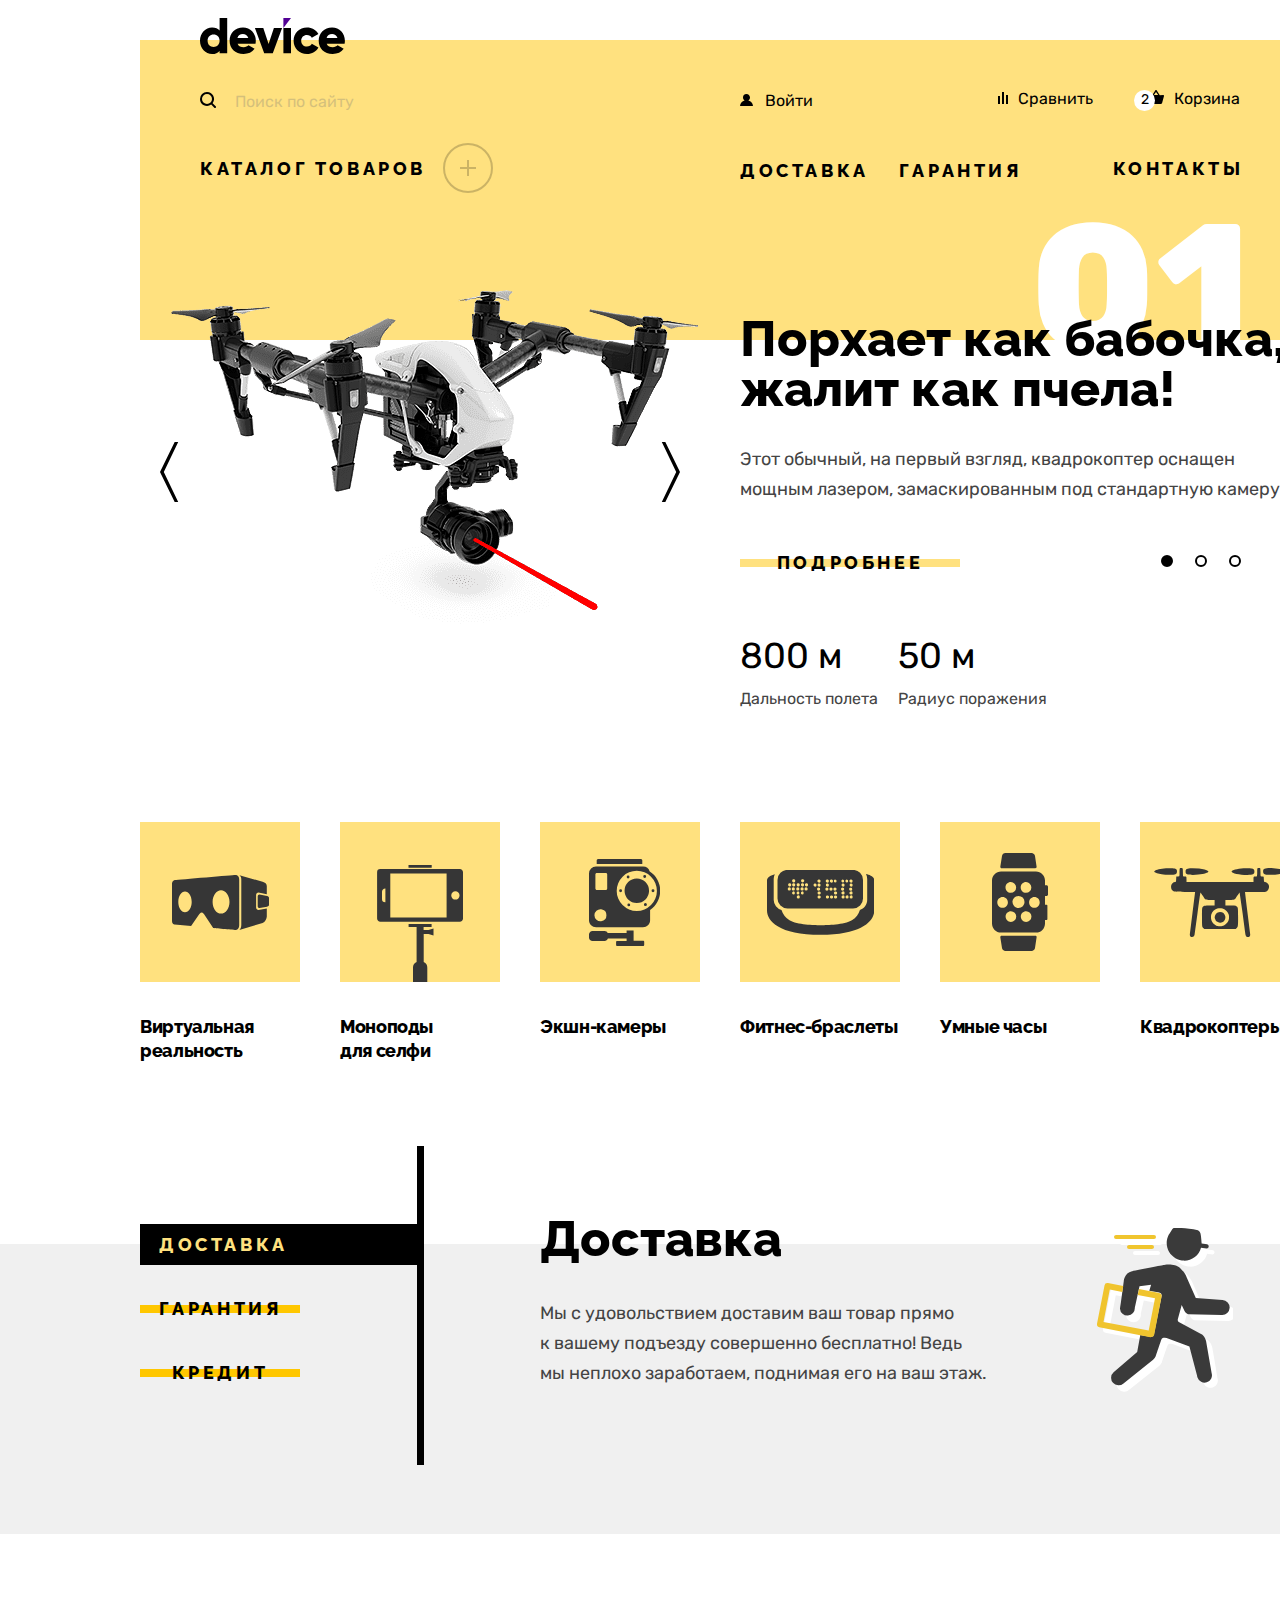
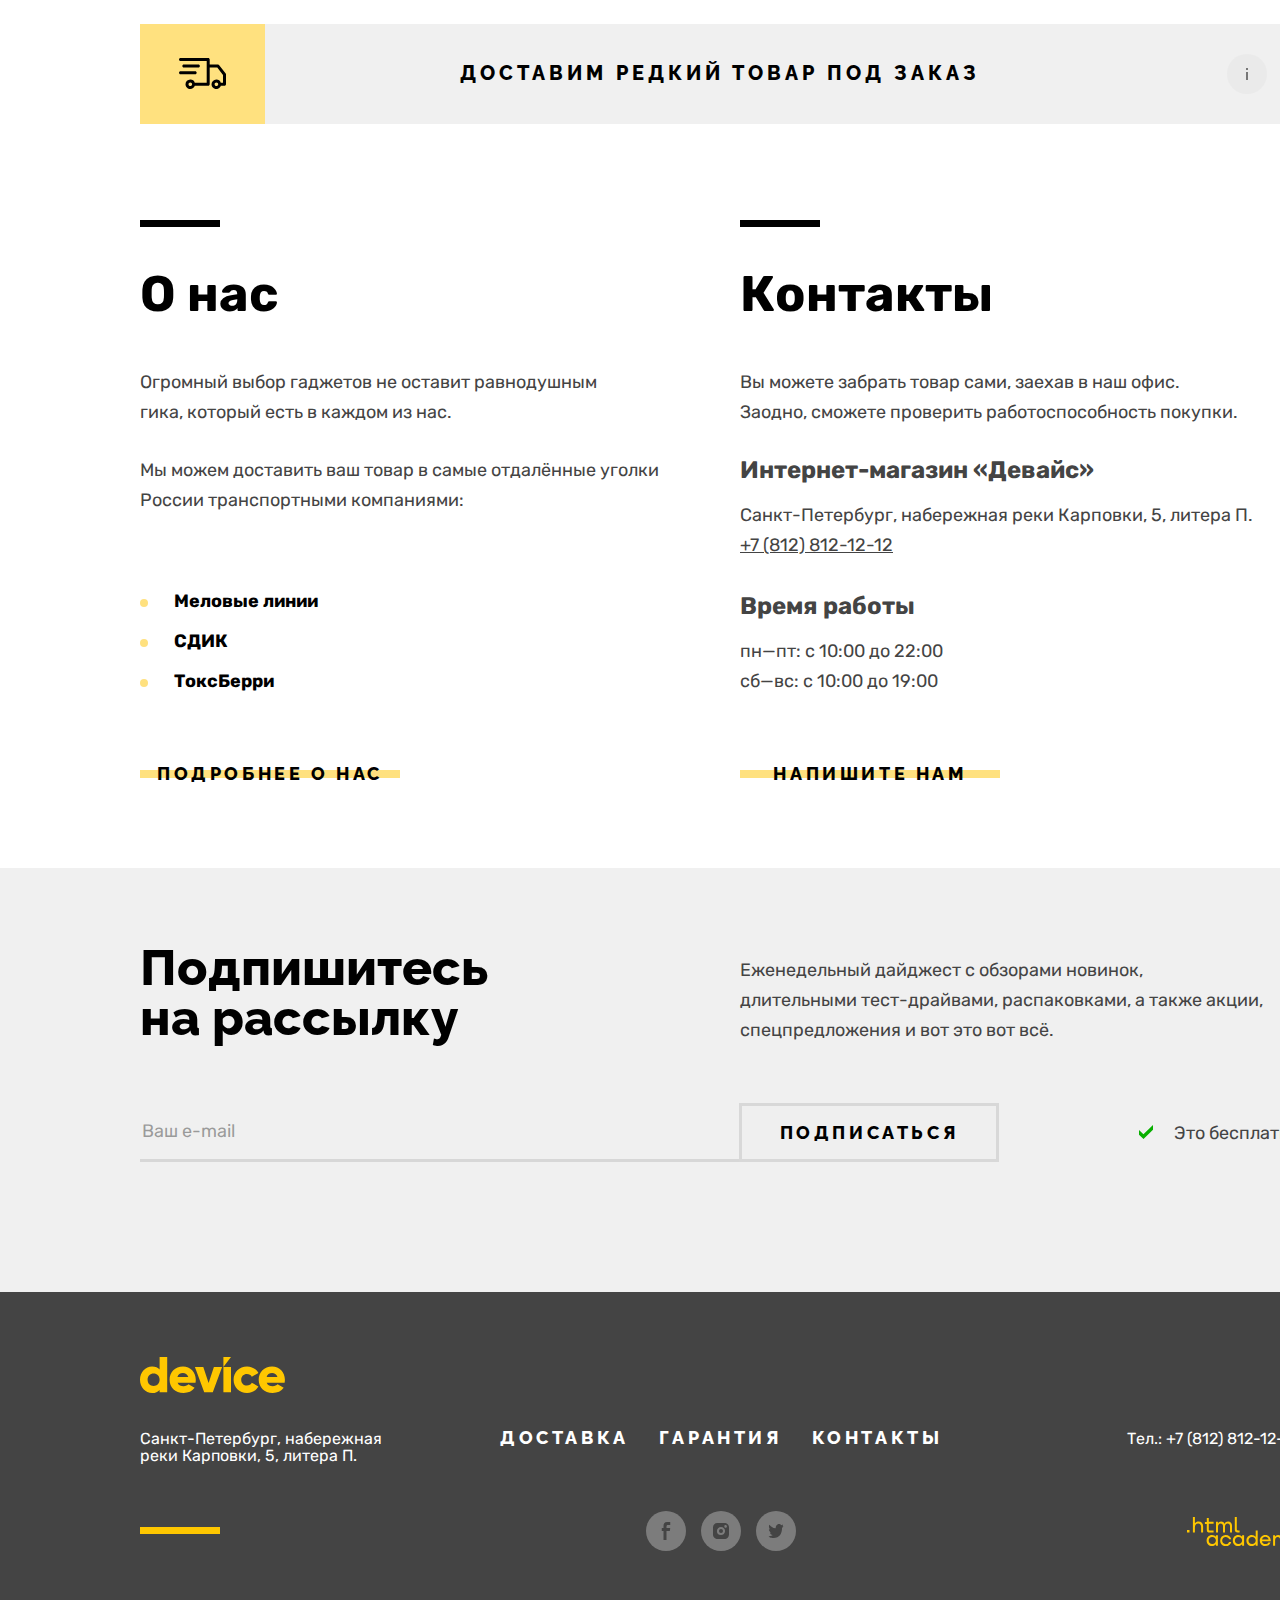
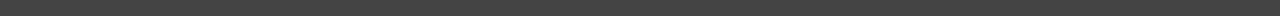
==== index.html @ e1564d2d "Финальные правки" ====
<!DOCTYPE html>
<html lang="ru">
<head>
  <meta charset="UTF-8">
  <meta name="description" content="Сайт, созданный учеником 1 курса HTML Academy. Девайс">
  <meta name="keywords"
        content="интернет-магазин гаджетов, дроны, квадрокоптеры, селфи-палка, фитнес-браслет, умные часы, СПб ,Питер, Санкт-Петербург">
  <link rel="icon" href="favicon.svg">
  <meta name="viewport" content="width=device-width, initial-scale=1.0">
  <title>HTML Academy: Девайс</title>
  <link rel="stylesheet" href="style/style.css">
</head>

<body class="page">

<header class="page-header container">
  <div class="header-logo logo">
    <a class="header-logo__link">
      <img class="logo__img" src="images/svg/header/header_logo.svg" alt="логотип Девайс." width="145" height="36">
    </a>
  </div>
  <div class="header-searcher searcher">
    <form class="searcher__form" action="https://echo.htmlacademy.ru/" method="get">
      <label class="searcher__label" for="searcher__input"></label>
        <input class="searcher__input reset-list" type="text" name="search" id="searcher__input" placeholder="Поиск по сайту" required>
        <button class="searcher__button" type="submit">Найти</button>
    </form>
  </div>

  <div class="header-nav">
    <div class="header-login">
      <ul class="header-login__list reset-list">
        <li class="header-login__item">
          <a class="header-login__link link" href="#">Войти</a>
        </li>
      </ul>
    </div>
    <div class="header-shopping">
      <ul class="header-shopping__list reset-list">
        <li class="header-shopping__item header-shopping__item--compare reset-list">
          <a class="header-shopping__link header-shopping__link--compare link" href="#">Сравнить</a>
        </li>
        <li class="header-shopping__item header-shopping__item--basket reset-list">
          <a class="header-shopping__link header-shopping__link--basket link" href="#">Корзина</a>
          <span class="header-basket__counter">2</span>
          <div class="shopping-basket">
            <ul class="shopping-basket-list reset-list">
              <li class="shopping-basket__item shopping-basket__item--light-selfie">
                <a class="shopping-basket__link link link--white" href="#">Любительская селфи-палка
                  <img class="shopping-basket__img" src="images/basket-light.jpg" alt="" width="41" height="43">
                </a>
                <button class="shopping-basket__button" type="button">
                  <span class="visually-hidden">Удалить из корзины.</span>
                </button>
              </li>
              <li class="shopping-basket__item shopping-basket__item--prof-selfie">
                <a class="shopping-basket__link link link--white" href="#">Профессиональная селфи-палка
                  <img class="shopping-basket__img" src="images/basket-prof.jpg" alt="" width="41" height="43">
                </a>
                <button class="shopping-basket__button" type="button">
                  <span class="visually-hidden">Удалить из корзины.</span>
                </button>
              </li>
            </ul>
            <ul class="basket-prepaid reset-list">
              <li class="basket-prepaid__item">Товаров: 2</li>
              <li class="basket-prepaid__item">Сумма: 2000 ₽</li>
            </ul>
            <ul class="basket-nav reset-list">
              <li class="basket-nav__item">
                <a class="basket-nav__link link link--bold" href="#">Открыть корзину</a>
              </li>
            </ul>
          </div>
        </li>
      </ul>
    </div>
  </div>

  <div class="header-catalog">
    <ul class="catalog-outer reset-list">
      <li class="catalog-outer__item">
        <a class="catalog-outer__link link link--bold" href="#">Каталог товаров</a>
        <!-- чтобы открыть каталог необходимо убрать класс absolutely-hidden-->
        <ul class="header-catalog__list container reset-list absolutely-hidden">
          <li class="header-catalog__item" >
            <a class="header-catalog__link link" href="#">Виртуальная реальность</a>
          </li>
          <li class="header-catalog__item">
            <a class="header-catalog__link link" href="catalog.html">Моноподы для cелфи</a>
          </li>
          <li class="header-catalog__item">
            <a class="header-catalog__link link" href="#">Экшн-камеры</a>
          </li>
          <li class="header-catalog__item">
            <a class="header-catalog__link link" href="#">Фитнес-браслеты</a>
          </li>
          <li class="header-catalog__item">
            <a class="header-catalog__link link" href="#">Умные часы</a>
          </li>
          <li class="header-catalog__item">
            <a class="header-catalog__link link" href="#">Квадрокоптеры</a>
          </li>
        </ul>
      </li>
    </ul>
  </div>
  <div class="header-vendor">
    <ul class="vendor-list reset-list">
      <li class="vendor-list__item">
        <a class="vendor-list__link link link--bold" href="#">Доставка</a>
      </li>
      <li class="vendor-list__item">
        <a class="vendor-list__link link link--bold" href="#">Гарантия</a>
      </li>
      <li class="vendor-list__item">
        <a class="vendor-list__link link link--bold" href="#">Контакты</a>
      </li>
    </ul>
  </div>
</header>

<main class="main-page">
  <h1 class=" visually-hidden">Интернет-магазин техники "Девайс"</h1>
  <section class="slider container">
    <h2 class="visually-hidden">Популярные товары</h2>
    <div class="first-card card">
      <div class="product-view">
        <img class="product-img" src="images/slider-flyer.png" alt="квадрокоптер c лазером." width="560" height="560">
        <button class="slider-button slider-button--prev" type="button">
          <span class="visually-hidden">Предыдущее фото.</span>
        </button>
        <button class="slider-button slider-button--next" type="button">
          <span class="visually-hidden">Следующее фото.</span>
        </button>
      </div>
      <div class="card-content">
        <div class="card-content__header"></div>
        <span class="card-content__id">01</span>
        <h3 class="card-content__title reset-list">Порхает как бабочка, жалит как пчела!</h3>
        <p class="card-content__description reset-list">Этот обычный, на первый взгляд, квадрокоптер оснащен мощным лазером,
          замаскированным под стандартную камеру.</p>
        <div class="paginator">
          <a class="paginator__link link link--bold link--attractive" href="#">Подробнее</a>
          <ol class="slider-pagination reset-list">
            <li class="slider-pagination-item">
              <button class="slider-pagination-button slider-pagination-button--current" type="button">
                <span class="visually-hidden">1 cлайд.</span>
              </button>
            </li>
            <li class="slider-pagination-item">
              <button class="slider-pagination-button" type="button">
                <span class="visually-hidden">2 слайд.</span>
              </button>
            </li>
            <li class="slider-pagination-item">
              <button class="slider-pagination-button" type="button">
                <span class="visually-hidden">3 слайд.</span>
              </button>
            </li>
          </ol>
        </div>
        <div class="features">
          <ul class="features-table reset-list">
            <li class="features__item">
              <p class="features__table__header reset-list">Дальность полета</p>
              <b class="features__table__data">800 м</b>
            </li>
            <li class="features__item">
              <p class="features__table__header reset-list">Радиус поражения</p>
              <b class="features__table__data">50 м</b>
            </li>
          </ul>
        </div>
      </div>
    </div>
    <div class="second-card card absolutely-hidden">
      <div class="card-content">
        <span class="card-content__id">02</span>
        <h3 class="card-content__title">Худеем правильно!</h3>
        <p class="card-content__description">Мотивирующие фитнес-браслеты помогут найти в себе силы не пропускать
          занятия и соблюдать диету.</p>
      </div>
      <div class="product-view">
        <img class="product-img" src="images/slider-watch.png" alt="мотивирующий фитнес-браслет." width="560" height="560">
      </div>
      <div class="features">
        <ul class="features__table reset-list">
          <li class="features__item">
            <p class="features__table__header reset-list">Без подзарядки</p>
            <b class="features__table__data">48 часов</b>
          </li>
        </ul>
      </div>
    </div>
    <div class="third-card card absolutely-hidden">
      <div class="card-content">
        <span class="card-content__id">03</span>
        <h3 class="card-content__title">Делай селфи, как Бен Стиллер!</h3>
        <p class="card-content__description">Самая длинная палка для селфи доступна в нашем магазине. Восемь (Восемь,
          Карл!) метров длиной и весом всего 5 кг.</p>
      </div>
      <div class="product-view">
        <img class="product-img" src="images/slider-selfie.png" alt="3 огромные селфи-палки." width="560" height="560">
      </div>
      <div class="features">
        <ul class="features__table reset-list">
          <li class="features__item">
            <p class="features__table--header reset-list">Длина палки</p>
            <b class="features__table--data">8,5 м</b>
          </li>
          <li class="features__item">
            <p class="features__table--header reset-list">Вес палки</p>
            <b class="features__table--data">5 кг</b>
          </li>
          <li class="features__item">
            <p class="features__table--header reset-list">Материал</p>
            <b class="features__table--data">Карбон</b>
          </li>
        </ul>
      </div>
    </div>
  </section>

  <section class="catalog-nav container">
    <h2 class="visually-hidden">Каталог товаров</h2>
    <ul class="catalog-tiles reset-list">
      <li class="catalog-tiles__item">
        <a class="catalog-tiles__link catalog-tiles__link--virtual link" href="#">Виртуальная реальность</a>
      </li>
      <li class="catalog-tiles__item">
        <a class="catalog-tiles__link catalog-tiles__link--monopod link" href="#">Моноподы <br> для селфи</a>
      </li>
      <li class="catalog-tiles__item">
        <a class="catalog-tiles__link catalog-tiles__link--camera link" href="#">Экшн-камеры</a>
      </li>
      <li class="catalog-tiles__item">
        <a class="catalog-tiles__link catalog-tiles__link--fitbraslet link" href="#">Фитнес-браслеты</a>
      </li>
      <li class="catalog-tiles__item">
        <a class="catalog-tiles__link catalog-tiles__link--smartwatch link" href="#">Умные часы </a>
      </li>
      <li class="catalog-tiles__item">
        <a class="catalog-tiles__link catalog-tiles__link--copter link" href="#">Квадрокоптеры</a>
      </li>

    </ul>
  </section>

  <section class="benefits">
    <h2 class="visually-hidden">Наши приемущества</h2>
    <div class="benefits-inner container">
      <ul class="benefits-titles reset-list">
        <li class="benefits-titles__item">
          <a class="benefits-titles__link--active link link--bold" href="#">Доставка</a>
        </li>
        <li class="benefits-titles__item">
          <a class="benefits-titles__link link link--bold link--motley" href="#">Гарантия</a>
        </li>
        <li class="benefits-titles__item">
          <a class="benefits-titles__link link link--bold link--motley" href="#">Кредит</a>
        </li>
      </ul>
      <div class="benefits-content">
        <div class="benefit-card benefit-card--delivery">
          <h3 class="benefits-content__title reset-list">Доставка</h3>
          <p class="benefits-content__description reset-list">Мы с удовольствием доставим ваш товар прямо <br> к вашему подъезду
            совершенно бесплатно! Ведь <br> мы неплохо заработаем, поднимая его на ваш этаж.</p>
        </div>
        <div class="benefit-card benefit-card--warranty visually-hidden">
          <h3 class="benefits-content__title reset-list">Гарантия</h3>
          <p class="benefits-content__description reset-list">Если из-за возгорания купленного у нас товара у вас сгорит дом — не
            переживайте, мы выдадим вам новый. Товар, не дом, конечно же.</p>
        </div>
        <div class="benefit-card benefit-card--credit visually-hidden">
          <h3 class="benefits-content__title reset-list">Кредит</h3>
          <p class="benefits-content__description re">Залезть в долговую яму стало проще! Кредитные консультанты подберут
            для вас наиболее выгодные условия кредита. Выгодные для банка, разумеется.</p>
        </div>
      </div>
    </div>
  </section>

  <section class="rare-item container">
    <h2 class="visually-hidden">Доставка товара под заказ</h2>
    <a class="rare-item__link link" href="#">Доставим редкий товар под заказ</a>
  </section>

  <section class="vendor-about container">
    <h2 class="visually-hidden">Информация о продавце</h2>
    <div class="about">
      <h3 class="about__title reset-list">О нас</h3>
      <p class="about__description reset-list">Огромный выбор гаджетов не оставит равнодушным <br>
        гика, который есть в каждом из нас.</p>
      <p class="about__description reset-list">Мы можем доставить ваш товар в самые отдалённые уголки России транспортными
        компаниями:</p>
      <ul class="delivery-firm reset-list">
        <li class="delivery-firm__item">Меловые линии</li>
        <li class="delivery-firm__item">СДИК</li>
        <li class="delivery-firm__item">ТоксБерри</li>
      </ul>
      <a class="about-vendor__link link link--bold link--attractive" href="#">Подробнее о нас</a>
    </div>
    <div class="contacts">
      <h3 class="contacts__title reset-list">Контакты</h3>
      <p class="contacts__description reset-list">Вы можете забрать товар сами, заехав в наш офис.<br>
        Заодно, сможете проверить работоспособность покупки. </p>
      <div class="contact_inner contact-inner">
        <h4 class="contacts-inner--title reset-list">Интернет-магазин «Девайс»</h4>
        <p class="contacts-inner__address reset-list">Санкт-Петербург, набережная реки Карповки, 5, литера П.</p>
        <a class="contacts-inner__phone link" href="tel:+78128121212">+7 (812) 812-12-12</a>
      </div>
      <div class="schedule">
        <h4 class="schedule__title reset-list">Время работы</h4>
        <ul class="schedule-time reset-list">
          <li class="schedule-time__item">пн—пт: с 10:00 до 22:00</li>
          <li class="schedule-time__item">сб—вс: с 10:00 до 19:00</li>
        </ul>
      </div>
      <a class="contacts-connect__link link link--bold link--attractive" href="#">Напишите нам</a>
    </div>
  </section>

  <section class="subscribe">
    <h2 class="visually-hidden">Подпишитесь на новости от Девайса</h2>
    <div class="subscribe-inner container">
      <div class="subscribe-content">
        <h3 class="subscribe-form__title reset-list">Подпишитесь на рассылку</h3>
        <p class="subscribe-content__description reset-list">Еженедельный дайджест с обзорами новинок,<br> длительными
          тест-драйвами,
          распаковками, а также акции, спецпредложения и вот это вот всё.</p>
      </div>
      <div class="subscribe-form">
        <form class="subscribe-form__form" action="https://echo.htmlacademy.ru/" method="post">
          <label class="subscribe-form__label" for="subscribe-form__input"></label>
          <input class="subscribe-form__input subscribe-form__input--unactive" type="email" name="visitor-email" id="subscribe-form__input" placeholder="Ваш e-mail" required>
          <button class="subscribe-form__button link--bold" type="submit">Подписаться</button>
        </form>
        <p class="subscribe-form__description reset-list">Это бесплатно</p>
      </div>
    </div>
  </section>

  <!-- Чтобы отобразить модальное окно необходимо убрать класс main-popup--closed -->
  <section class="main-popup main-popup--closed">
    <div class="main-popup-inner">
      <div class="main-popup__header">
        <h2 class="main-popup__title reset-list">Доставка под заказ</h2>
        <button class="main-popup__button" type="button">
          <span class="visually-hidden">Закрыть окно.</span>
        </button>
      </div>
      <form class="main-popup__form popup-form" action="https://echo.htmlacademy.ru/" method="post">
        <ul class="popup-form__list reset-list">
          <li class="popup-form_item popup-form_item--name">
            <label class="popup-form__label popup-form__label--name" for="person-form__name">Ваше имя:</label>
            <input class="popup-form__input popup-form__input--name" type="text" name="person-name" id="person-form__name"
                   placeholder="Имя Фамилия">
            <span class="popup-form__span popup-form__span--name">Пожалуйста, представьтесь</span>
          </li>
          <li class="popup-form_item popup-form_item--email">
            <label class="popup-form__label popup-form__label--email" for="person-form__email">Ваш e-mail:</label>
            <input class="popup-form__input popup-form__input--email popup-form__input--active" type="email" name="person-email"
                   id="person-form__email"
                   value="krasotka92@mail.ru" required>
            <span class="popup-form__span popup-form__span--email">Забавный у вас адрес</span>
          </li>
          <li class="popup-form_item popup-form_item--product">
            <label class="popup-form__label popup-form__label--product" for="person-form__product">Что нужно привезти:</label>
            <input class="popup-form__input popup-form__input--product" type="tel" name="person-email" id="person-form__product"
                   placeholder="В свободной форме" required>
          </li>
          <li class="popup-form_item popup-form_item--product-count">

            <label class="popup-form__label popup-form__label--product-count" for="person-form__product-count">Количество:</label>
            <input class="popup-form__input popup-form__input--product-count popup-form__input--active" type="number" min="1"
                   step="1" name="person-email" id="person-form__product-count"
                   value="1" required>
            <button class="input-control__button input-control__button--minus" type="button"></button>
            <button class="input-control__button input-control__button--plus" type="button"></button>
            <button class="popup-form_button--product-count" type="button"></button>
            <span class="popup-form__tooltip ">Постараемся найти, сколько нужно. Привезём сколько получится по требованиям к провозу багажа.</span>
          </li>
          <li class="popup-form_item popup-form_item--button">
            <button class="popup-form__button link--motley link--bold" type="submit">Отправить</button>
          </li>
        </ul>
      </form>
    </div>
  </section>
</main>

<footer class="page-footer">
  <div class="footer container">
    <div class="footer-logo logo">
      <a class="footer-logo__link">
        <img class="logo__img" src="images/svg/footer/footer_logo.svg" alt="логотип Девайс." width="145" height="36">
      </a>
    </div>
    <div class="footer-address">
      <p class="footer-address__description link--white reset-list">Санкт-Петербург, набережная реки Карповки, 5, литера П.</p>
    </div>
    <ul class="footer-vendor-list reset-list">
      <li class="footer-vendor-list__item">
        <a class="footer-vendor-list__link link link--bold link--white" href="#">Доставка</a>
      </li>
      <li class="footer-vendor-list__item">
        <a class="footer-vendor-list__link link link--bold link--white" href="#">Гарантия</a>
      </li>
      <li class="footer-vendor-list__item">
        <a class="footer-vendor-list__link link link--bold link--white" href="#">Контакты</a>
      </li>
    </ul>
    <a class="phone__link link link--white" href="tel:+78128121212">Тел.: +7 (812) 812-12-12</a>

    <ul class="vendor-social-list reset-list">
      <li class="vendor-social-list__item">
        <a class="vendor-social-list__link vendor-social-list__link--fb" href="https://www.facebook.com/htmlacademy/">
          <svg class="vendor-social-list__svg" width="9" height="18" fill="none" xmlns="http://www.w3.org/2000/svg">
            <path d="M6.5 3H9V0H5.6C2.8 0 2 1.7 2 4.2V6H0v3h2v9h3V9h3.3l.6-3H5V4.5C5 3.7 5.3 3 6.5 3Z" fill="#444"/>
          </svg>
          <span class="visually-hidden">Facebook.</span>
        </a>
      </li>
      <li class="vendor-social-list__item">
        <a class="vendor-social-list__link vendor-social-list__link--ig" href="https://www.instagram.com/htmlacademy/">
          <svg class="vendor-social-list__svg" width="16" height="16" fill="none" xmlns="http://www.w3.org/2000/svg">
            <path d="M8 10a2 2 0 1 0 0-4 2 2 0 0 0 0 4Z" fill="#444"/>
            <path
              d="M14.7 1.3c-.9-.9-2-1.3-3.4-1.3H4.7A4.5 4.5 0 0 0 0 4.7v6.6c0 1.4.4 2.6 1.4 3.4.9.9 2 1.3 3.3 1.3h6.6c1.4 0 2.6-.4 3.4-1.3a5 5 0 0 0 1.3-3.4V4.7c0-1.4-.4-2.6-1.3-3.4ZM8 12.1A4.1 4.1 0 0 1 3.9 8c0-2.3 1.9-4.1 4.1-4.1 2.2 0 4.1 1.8 4.1 4.1s-1.9 4.1-4.1 4.1Zm4.6-7.4c-.7 0-1.3-.5-1.3-1.3s.5-1.3 1.3-1.3c.7 0 1.3.6 1.3 1.3 0 .7-.6 1.3-1.3 1.3Z"
              fill="#444"/>
          </svg>
          <span class="visually-hidden">Instagram.</span>
        </a>
      </li>
      <li class="vendor-social-list__item">
        <a class="vendor-social-list__link vendor-social-list__link--tw" href="https://twitter.com/htmlacademy_ru">
          <svg class="vendor-social-list__svg" width="15" height="14" fill="none" xmlns="http://www.w3.org/2000/svg">
            <path
              d="M9.7.1c1.5-.5 2.6.3 3.2 1.1l1.7-.6a2 2 0 0 1-.8 1.6c.7.2 1.2-.4 1.2-.4-.1.9-.9 1.7-1.4 1.9-.2 6.3-2.8 10.4-8.9 10.3h-.4C4 14 .6 13.6 0 12.2c2 .2 3.4-.4 4.1-1.1-.8-.3-2.4-.4-2.6-2.8.3.2.5.3 1.1.2C1.5 7.7.3 7 .4 5c.3.3.9.5 1.2.4C1 5.2-.2 2.3.8.8c1.6 1.7 3.3 3.4 6.3 3.5.2-2.1 1-3.5 2.6-4.2Z"
              fill="#444"/>
          </svg>
          <span class="visually-hidden">Twitter.</span>
        </a>
      </li>
    </ul>
    <a class="academy_logo__link" href="https://htmlacademy.ru/" target="_blank">
      <svg class="academy_logo__svg" width="115" height="34" fill="none" xmlns="http://www.w3.org/2000/svg">
        <path
          d="M0 12.9v2.6h2.5v-2.6H0ZM11.6 4.5c-1.6 0-2.8.7-3.6 1.7h-.1V0h-2v15.5h2v-5.3c0-2.1 1.3-3.6 3.3-3.6 1.8 0 2.9 1.4 2.9 3.2v5.7h2V9.4c.1-3-1.8-4.9-4.5-4.9ZM26.6 4.8h-4.8V1.1h-2v3.8h-1.9v2h1.9v6c0 1.7 1 2.7 2.7 2.7h4.1v-2h-3.7c-.7 0-1.1-.4-1.1-1.1V6.8h4.8v-2ZM41.1 4.6c-1.6 0-2.9.8-3.5 2.1h-.1c-.6-1.2-1.8-2.1-3.4-2.1-1.4 0-2.5.8-3.1 1.8h-.1V4.8H29v10.6h2V10c0-2 1-3.5 2.6-3.5 1.5 0 2.4 1 2.4 2.6v6.3h2V9.8c0-2.4 1.4-3.3 2.6-3.3 1.5 0 2.4 1 2.4 2.6v6.3h2V8.9c.1-2.5-1.4-4.3-3.9-4.3ZM47.8 12.7c0 1.7 1 2.7 2.8 2.7h2v-2h-1.7c-.7 0-1.1-.4-1.1-1.1V0h-2v12.7ZM28.9 19.7c-.9-1.1-2.2-1.8-3.9-1.8-3.1 0-5.4 2.3-5.4 5.6s2.3 5.6 5.4 5.6c1.8 0 3-.8 3.8-1.9h.1v1.6h2V18.2h-2v1.5Zm-3.6 7.4c-2.2 0-3.6-1.6-3.6-3.6s1.4-3.6 3.6-3.6 3.6 1.6 3.6 3.6c0 1.9-1.4 3.6-3.6 3.6ZM44.2 22c-.5-2.4-2.6-4.1-5.4-4.1a5.4 5.4 0 0 0-5.6 5.6c0 3.1 2.2 5.6 5.6 5.6 2.8 0 4.9-1.8 5.4-4.2h-2.1a3.4 3.4 0 0 1-3.3 2.3c-2.2 0-3.6-1.6-3.6-3.6s1.4-3.6 3.6-3.6c1.6 0 2.8 1 3.3 2.2h2.1V22ZM55.1 19.7c-.9-1.1-2.2-1.8-3.9-1.8-3.1 0-5.4 2.3-5.4 5.6s2.3 5.6 5.4 5.6c1.8 0 3-.8 3.8-1.9h.1v1.6h2V18.2h-2v1.5Zm-3.6 7.4c-2.2 0-3.6-1.6-3.6-3.6s1.4-3.6 3.6-3.6 3.6 1.6 3.6 3.6c0 1.9-1.5 3.6-3.6 3.6ZM68.7 19.8c-.9-1.1-2.2-1.9-3.9-1.9-3.1 0-5.4 2.3-5.4 5.6s2.2 5.6 5.4 5.6c1.7 0 3-.8 3.8-1.8h.1v1.5h2V13.4h-2v6.4Zm-3.6 7.3c-2.2 0-3.6-1.6-3.6-3.6s1.4-3.6 3.6-3.6 3.6 1.6 3.6 3.6c-.1 2-1.5 3.6-3.6 3.6ZM78.3 17.9c-3.3 0-5.5 2.5-5.5 5.6 0 3 2.1 5.6 5.5 5.6 2.5 0 4.5-1.3 5.2-3.6h-2.1c-.5 1-1.6 1.6-3 1.6-1.9 0-3.3-1.3-3.4-2.9h8.8c.2-3.6-2-6.3-5.5-6.3Zm0 1.9c1.7 0 3 1 3.3 2.6h-6.5c.3-1.5 1.5-2.6 3.2-2.6ZM98.2 17.9c-1.6 0-2.9.8-3.6 2h-.1c-.6-1.2-1.8-2-3.4-2-1.4 0-2.5.7-3.1 1.8v-1.5h-1.9v10.6h2v-5.4c0-2 1-3.4 2.6-3.5 1.5 0 2.4 1 2.4 2.6v6.3h2v-5.6c0-2.4 1.4-3.3 2.6-3.3 1.5 0 2.4 1 2.4 2.6v6.3h2v-6.5c.1-2.6-1.4-4.4-3.9-4.4ZM109.4 27l-3.6-8.9h-2.2l4.8 11.6c-.3.9-.7 1.2-1.7 1.2h-2.5v2h2.5c1.8 0 2.8-.8 3.5-2.6l4.7-12.2h-2.1l-3.4 8.9Z"
          fill="#FFC700"/>
      </svg>
    </a>
  </div>
</footer>
</body>
</html>
---- style/style.css ----
@font-face {
  font-family: "Raleway";
  src: local("Raleway"),
  url("../fonts/raleway/raleway-800.woff2") format("woff2");
  font-style: normal;
  font-weight: 800;
  font-display: swap;
}

@font-face {
  font-family: "Rubik";
  src: local("Rubik"),
  url("../fonts/rubik/rubik-400.woff2") format("woff2");
  font-style: normal;
  font-weight: 400;
  font-display: swap;
}

@font-face {
  font-family: "Rubik";
  src: local("Rubik"),
  url("../fonts/rubik/rubik-700.woff2") format("woff2");
  font-style: normal;
  font-weight: 700;
  font-display: swap;
}

@font-face {
  font-family: "Rubik";
  src: local("Rubik"),
  url("../fonts/rubik/rubik-800.woff2") format("woff2");
  font-style: normal;
  font-weight: 800;
  font-display: swap;
}

/*---global-styles---*/
.visually-hidden {
  position: absolute;
  width: 1px;
  height: 1px;
  margin: -1px;
  border: 0;
  padding: 0;
  white-space: nowrap;
  clip-path: inset(100%);
  clip: rect(0 0 0 0);
  overflow: hidden;
}

.absolutely-hidden {
  display: none;
}

.reset-list {
  margin: 0;
  padding: 0;
  list-style-type: none;
}

.container {
  width: 1160px;
  margin: 0 auto;
}

.link {
  text-decoration: none;
  color: #000000;
}

.link--bold {
  font-family: "Raleway", "Arial", sans-serif;
  font-style: normal;
  font-weight: 800;
  font-size: 18px;
  line-height: 21px;
  letter-spacing: 0.2em;
  text-transform: uppercase;
}

.link--attractive {
  box-sizing: border-box;
  display: block;
  padding: 15px 5px;
  outline: none;
  text-align: center;
  background-image: linear-gradient(rgba(255, 255, 255, 0) 22px, #FFE17F 7px, #FFE17F 30px, rgba(255, 255, 255, 0) 30px);
  background-color: inherit;
  transition: 0.5s;
}

.link--attractive:focus {
  background-image: linear-gradient(rgba(255, 255, 255, 0) 22px, #AF4FFF 7px, #AF4FFF 30px, rgba(255, 255, 255, 0) 30px);
}

.link--attractive:hover {
  background: #FFE17F;
  cursor: pointer;
}

.link--attractive:active {
  opacity: 0.3;
}

.link--white {
  color: #ffffff;
}

.link--motley {
  box-sizing: border-box;
  display: block;
  padding: 10px 5px;
  outline: none;
  background-image: linear-gradient(rgba(255, 255, 255, 0) 17px, #FFC700 17px, #FFC700 25px, rgba(255, 255, 255, 0) 25px);
  background-color: inherit;
  transition: 0.5s;
}

.link--motley:focus {
  background-image: linear-gradient(rgba(255, 255, 255, 0) 17px, #AF4FFF 17px, #AF4FFF 25px, rgba(255, 255, 255, 0) 25px);
}

.link--motley:hover {
  background: #FFC700;
  cursor: pointer;
}

.link--motley:active {
  color: #FFE17F;
}

.page input[type="number"]::-webkit-outer-spin-button,
.page input[type="number"]::-webkit-inner-spin-button,
.page-catalog input[type="number"]::-webkit-outer-spin-button,
.page-catalog input[type="number"]::-webkit-inner-spin-button {
  -webkit-appearance: none;
  margin: 0;
}

.page input[type="number"],
.page-catalog input[type="number"] {
  -moz-appearance: textfield;
}

.page,
.page-catalog {
  min-width: 1440px;
  margin: 0;
  padding: 40px 0 0 0;
  font-family: Raleway, "Verdana", sans-serif;;
  font-style: normal;
  font-weight: 800;
  font-size: 18px;
  color: #000000;
}

/*---header----*/
.page-header {
  position: relative;
  min-height: 300px;
  display: grid;
  grid-template-columns: 540px auto;
  grid-template-rows: repeat(2, min-content);
  row-gap: 24px;
  padding: 30px 60px;
  box-sizing: border-box;
  align-items: center;
  background-color: #ffe17f;
}

.page-header--catalog {
  min-height: 186px;
}

.header-logo {
  position: absolute;
  top: -22px;
  left: 60px;
}

.header-logo__link {
  border-radius: 20px;
}

.header-logo__link:focus-visible {
  outline: 2px solid #AF4FFF;
  outline-offset: 5px;
}

.header-searcher {
  position: relative;
  padding: 10px 0;
  font-family: "Rubik", "Verdana", sans-serif;
  font-size: 16px;
  font-weight: 400;
  line-height: 19px;
  color: #000000;
}

.searcher__label::before {
  position: absolute;
  top: 20px;
  left: 0;
  display: block;
  width: 16px;
  height: 16px;
  margin: 0 16px 0 0;
  transform: translateY(2px);
  content: "";
  background-image: url("../images/svg/header/header-searcher.svg");
}

.searcher__input {
  position: relative;
  width: 516px;
  box-sizing: border-box;
  padding: 12px 150px 10px 50px;
  border: none;
  border-radius: 20px;
  font-family: "Rubik", "Verdana", sans-serif;
  font-style: normal;
  font-weight: 400;
  font-size: 16px;
  line-height: 105%;
  background-color: inherit;
  transform: translateX(-15px);
  opacity: 0.3;
  transition: 0.3s;
}

.searcher__input:hover {
  opacity: 0.6;
}

.searcher__input:focus-visible {
  outline: 2px solid #AF4FFF;
  opacity: 1;
}

.searcher__form--active .searcher__input {
  opacity: 1;
}

.searcher__form--active .searcher__input:focus {
  outline: 2px solid black;
}

.searcher__button {
  position: absolute;
  top: 10px;
  left: 361px;
  display: none;
  min-width: 140px;
  box-sizing: border-box;
  padding: 10px 5px;
  outline: 2px solid black;
  border: none;
  border-radius: 0 20px 20px 0;
  font-family: inherit;
  font-style: normal;
  font-size: 16px;
  line-height: 19px;
  text-align: center;
  background-color: inherit;
  transition: 0.3s;
}

.searcher__button:hover {
  background-color: #000000;
  color: #ffffff;
}

.searcher__button:focus {
  border-color: #af4fff;
  outline: none;
}

.searcher__button:active {
  color: rgba(255, 255, 255, 0.3);
}

.searcher__form--active + .searcher__button {
  display: block;
}

.searcher__input:not(:placeholder-shown) {
  outline: 2px solid black;
  opacity: 1;
}

.searcher__input:not(:placeholder-shown) .searcher__button {
  display: block;
}

.searcher__input:not(:placeholder-shown) ~ .searcher__button {
  display: block;
}

.header-nav {
  display: flex;
  align-items: center;
  justify-content: space-between;
  font-family: "Rubik", "Verdana", sans-serif;
  font-size: 16px;
  font-weight: 400;
  line-height: 19px;
  color: #000000;
}

.header-login {
  width: 245px;
  padding: 10px 0;
}

.header-login__item {
  transition: 0.3s;
}

.header-login__item:hover {
  opacity: 0.6;
}

.header-login__item:focus-within {
  outline: 2px solid #AF4FFF;
  outline-offset: 10px;
  border-radius: 20px;
}

.header-login__item:active {
  opacity: 0.3;
}

.header-login__item:not(:last-of-type) {
  margin-right: 15px;
}

.header-login__list {
  display: flex;
}

.header-login__item:first-of-type::before {
  display: inline-block;
  width: 13px;
  height: 12px;
  margin: 0 8px 0 0;
  vertical-align: center;
  content: "";
  background-image: url("../images/svg/header/header-person.svg");
}

.header-login__item:nth-of-type(2) {
  opacity: 0.3;
}

.header-login__link:focus {
  outline: none;
}

.header-shopping__link:focus-within {
  outline: 2px solid #AF4FFF;
  outline-offset: 10px;
  border-radius: 20px;
  opacity: 1;
}

.header-shopping__link {
  transition: 0.3s;
}

.header-shopping__link:hover {
  opacity: 0.6;
}

.header-shopping__link:active {
  opacity: 0.3;
}

.header-shopping__list {
  display: flex;
}

.header-shopping__link--compare {
  width: 120px;
  margin: 0 47px 0 0;
}

.header-shopping__link--compare::before {
  display: inline-block;
  height: 12px;
  width: 10px;
  margin: 0 10px 0 0;
  vertical-align: center;
  content: "";
  background-image: url("../images/svg/header/header-compare.svg");
}

/*---basket---*/
.header-shopping__item{
  padding: 0 0 5px 0;
}

.header-shopping__item--basket:focus-within .shopping-basket{
  display: block;
}

.header-shopping__item:hover .shopping-basket{
  display: block;
}

.header-shopping__link--basket {
  position: relative;
  width: 141px;
  padding: 0 0 0 8px;
  box-sizing: border-box;
}

.header-shopping__link--basket::before {
  display: inline-block;
  width: 16px;
  height: 14px;
  margin: 0 10px 0 0;
  vertical-align: center;
  content: "";
  background-image: url("../images/svg/header/header-basket.svg");
}

.shopping-basket {
  top: 79px;
  left: 860px;
  z-index: 10;
  display: none;
  width: 320px;
  box-sizing: border-box;
  position: absolute;
  font-family: Rubik, "Verdana", sans-serif;
  font-weight: normal;
  font-size: 16px;
  line-height: 125%;
  color: #ffffff;
  background-color: #000000;
}

.shopping-basket--closed {
  display: none;
}

.shopping-basket:before {
  position: absolute;
  top: -8px;
  left: 142px;
  display: block;
  width: 0;
  height: 0;
  content: "";
  border-left: 14px solid transparent;
  border-right: 14px solid transparent;
  border-bottom: 14px solid #000000;
}

.header-basket__counter {
  position: absolute;
  top: 50px;
  left: 994px;
  display: block;
  width: 21px;
  height: 21px;
  font-family: "Rubik", "Verdana", sans-serif;
  font-style: normal;
  font-weight: normal;
  font-size: 14px;
  text-align: center;
  border-radius: 50%;
  background-color: #ffffff;
  color: #000000;
}

.shopping-basket__item {
  display: flex;
  column-gap: 20px;
  padding: 20px;
  box-sizing: border-box;
}

.shopping-basket__item:not(:last-of-type) {
  border-bottom: 1px solid rgba(255, 255, 255, 0.1);
}

.shopping-basket__img {
  margin-right: 23px;
  order: -1;
}

.shopping-basket__link {
  display: flex;
  padding: 0 20px 0 0;
  align-self: end;
  outline: none;
}

.shopping-basket__link:hover {
  color: rgba(255, 255, 255, 0.6);
}

.shopping-basket__link:hover .shopping-basket__img {
  opacity: 0.6;
}

.shopping-basket__link:active {
  color: rgba(255, 255, 255, 0.3);
}

.shopping-basket__link:active .shopping-basket__img {
  opacity: 0.3;
}

.shopping-basket__link:focus-visible {
  color: #af4fff;
}

.shopping-basket__link:focus-visible .shopping-basket__img {
  outline: 5px solid #af4fff;
}

.shopping-basket__button {
  width: 20px;
  height: 20px;
  order: 3;
  transform: translate(5px, 5px);
  border: none;
  border-radius: 50%;
  background-color: inherit;
  cursor: pointer;
  background: url("../images/svg/header/basket-deleter.svg") no-repeat 50% 50%;
}

.shopping-basket__button:hover {
  opacity: 0.6;
}

.shopping-basket__button:active {
  opacity: 0.3;
}

.shopping-basket__button:focus-visible {
  outline: 5px solid #AF4FFF;
}

.basket-prepaid {
  position: relative;
  display: flex;
  padding: 15px 20px;
  justify-content: space-between;
}

.basket-prepaid:before {
  position: absolute;
  top: 0;
  left: 0;
  z-index: -1;
  height: 100%;
  width: 100%;
  content: "";
  background-color: #1A1A1A;
}

.basket-nav__item {
  padding: 20px;
}

.basket-nav__link {
  display: inline-block;
  width: 100%;
  padding: 15px 5px;
  box-sizing: border-box;
  vertical-align: center;
  text-align: center;
  outline: none;
  border: none;
  background: #ffffff;
}

.basket-nav__link:hover {
  background-color: #FFE17F;
  color: #000000;
}

.basket-nav__link:active {
  color: rgba(0, 0, 0, 0.3);
}

.basket-nav__link:focus-visible {
  outline: 5px solid #AF4FFF;
  outline-offset: -1px;
}

.catalog-outer__item {
  width: 300px;
  padding: 0 0 5px 0;
  box-sizing: border-box;
}

.catalog-outer__link {
  position: relative;
  z-index: 4;
  width: 240px;
  display: flex;
  box-sizing: border-box;
  align-items: center;
  border-radius: 20px;
  transition: 0.3s;
}

.catalog-outer__link::after {
  position: absolute;
  top: -15px;
  left: 243px;
  z-index: 10;
  width: 46px;
  height: 46px;
  border: 2px solid #000000;
  border-radius: 50%;
  content: "";
  background: url("../images/svg/header/header-catalog-plus.svg") no-repeat 50% 50%;
  opacity: 0.2;
  transition: 0.3s;
}

.catalog-outer__item:hover .catalog-outer__link::after {
  background: url("../images/svg/header/header-catalog-minus.svg") no-repeat 50% 50%;
  transform: rotate(180deg);
  opacity: 1;
}

.catalog-outer__link:hover:after {
  background: url("../images/svg/header/header-catalog-minus.svg") no-repeat 50% 50%;
  opacity: 1;
  transform: rotate(180deg);
}

.catalog-outer__link:active .catalog-outer__item {
  opacity: 0.3;
}

.catalog-outer__link:active {
  opacity: 0.3;
}

.catalog-outer__link:focus-within {
  outline: 2px solid #AF4FFF;
  outline-offset: 15px;
}

.catalog-outer__item:focus-within .header-catalog__list{
  display: grid;
}

.header-catalog__item:last-of-type {
  grid-column: 3;
}

.catalog-outer__item:hover .header-catalog__list {
  display: grid;
}

.header-catalog__list {
/*  display: grid;*/
  position: absolute;
  top: 140px;
  left: 0;
  z-index: 3;
  min-height: 182px;
  box-sizing: border-box;
  padding: 36px 60px 46px 50px;
  grid-template-rows: repeat(3, min-content);
  grid-template-columns: max-content 172px max-content;
  grid-auto-flow: column;
  column-gap: 30px;
  row-gap: 1px;
  background-color: #FFE17F;
}

.header-catalog__item {
  display: flex;
  box-sizing: border-box;
  align-items: center;
}

.header-catalog__item:focus-within{
  outline: 2px solid transparent;
}

.header-catalog__link {
  padding: 8px;
  font-family: "Rubik", "Verdana", sans-serif;
  font-weight: normal;
  font-size: 16px;
  box-sizing: border-box;
}

.header-catalog__link:hover {
  opacity: 0.6;
  cursor: pointer;
}

.header-catalog__link:focus {
  outline: 2px solid #AF4FFF;
  border-radius: 25px;
}

.header-catalog__link:active {
  color: rgba(0, 0, 0, 0.3);
}

.vendor-list {
  display: flex;
  flex-wrap: wrap;
}

.vendor-list__item {
  z-index: 4;
  padding: 5px 0;
  box-sizing: border-box;
}

.vendor-list__link {
  position: relative;
  transition: 0.3s;
  border-radius: 20px;
}

.vendor-list__link:active {
  opacity: 0.3;
}

.vendor-list__link:focus {
  outline: 2px solid #AF4FFF;
  outline-offset: 10px;
}

.vendor-list__link:after {
  position: absolute;
  top: 27px;
  left: 0;
  display: none;
  width: 100%;
  height: 2px;
  content: "";
  background-color: #000000;
}

.vendor-list__link:hover:after {
  display: block;
}

.vendor-list__item:first-of-type {
  margin-right: 30px;
}

.vendor-list__item:nth-of-type(2) {
  margin-right: 85px;
}

.vendor-list__item:last-of-type {
  transform: translate(6px, -2px);
}

.main-page {
  display: flex;
  flex-direction: column;
}

/*---slider---*/
.slider {
  position: relative;
  min-height: 560px;
  margin: -148px auto 0 auto;
}

.first-card {
  display: flex;
  justify-content: space-between;
}

.product-view {
  position: relative;
  max-width: 560px;
}

.card-content {
  max-width: 560px;
  padding: 110px 0 0 0;
}

.card-content__id {
  position: absolute;
  top: -10px;
  left: 890px;
  z-index: 1;
  font-family: "Rubik", "Verdana", sans-serif;
  font-size: 180px;
  color: #ffffff;
}

.card-content__title {
  position: relative;
  z-index: 2;
  box-sizing: border-box;
  padding: 12px 0;
  font-size: 50px;
  line-height: 50px;
  color: #000000;
}

.card-content__description {
  box-sizing: border-box;
  padding: 18px 0;
  font-family: "Rubik", "Verdana", sans-serif;
  font-style: normal;
  font-weight: normal;
  font-size: 18px;
  line-height: 167%;
  color: #444444;
}

.paginator {
  display: flex;
  padding: 15px 0;
  justify-content: space-between;
  align-items: center;
  box-sizing: border-box;
}

.slider-pagination {
  display: flex;
  width: 80px;
  margin-right: 59px;
  transform: translateY(-4px);
  justify-content: space-between;
}

.paginator__link {
  width: 220px;
}

.slider-pagination-button {
  width: 12px;
  height: 12px;
  margin: 0;
  padding: 0;
  border: 2px solid #000000;
  border-radius: 50%;
  background-color: inherit;
  transition: 0.3s;
}

.slider-pagination-button:hover {
  border: 2px solid rgba(0, 0, 0, 0.6);
  cursor: pointer;
}

.slider-pagination-button:active {
  border: 2px solid rgba(0, 0, 0, 0.3);
}

.slider-pagination-button:focus {
  border: 2px solid #AF4FFF;
}

.slider-pagination-button--current {
  background-color: #000000;
}


.slider-button {
  position: absolute;
  display: block;
  width: 20px;
  height: 60px;
  margin: 0;
  padding: 0;
  text-align: center;
  border: none;
  border-radius: 1px;
  transition: 0.3s;
}

.slider-button--prev {
  top: 250px;
  left: 20px;
}

.slider-button--next {
  top: 250px;
  left: 520px;
}

.slider-button:hover {
  opacity: 0.6;
  cursor: pointer;
}

.slider-button:active {
  opacity: 0.3;
}

.slider-button:focus {
  outline: 2px solid #AF4FFF;
  outline-offset: 10px;
}

.slider-button--prev {
  background: url("../images/svg/main/slider-left.svg") no-repeat 50% 50%;
}

.slider-button--next {
  background: url("../images/svg/main/slider-right.svg") no-repeat 50% 50%;
}

.features-table {
  display: flex;
  padding: 23px 0;
  box-sizing: border-box;
}

.features__item {
  display: flex;
  flex-direction: column-reverse;
}

.features__item:not(:last-of-type) {
  margin-right: 20px;
}

.features__table__header {
  font-family: "Rubik", "Verdana", sans-serif;
  font-weight: normal;
  font-size: 16px;
  line-height: 167%;
  color: #444444;
}

.features__table__data {
  max-width: 160px;
  font-family: "Rubik", "Verdana", sans-serif;
  font-weight: normal;
  font-size: 36px;
  line-height: 167%;
}

/*----catalog----*/
.catalog-tiles {
  display: grid;
  grid-template-columns: repeat(6, 160px);
  column-gap: 40px;
  row-gap: 20px;
  padding: 66px 0;
  box-sizing: border-box;
}

.catalog-tiles__link {
  position: relative;
  display: flex;
  flex-direction: column;
  max-width: 160px;
  line-height: 133%;
  letter-spacing: -0.02em;
}

.catalog-tiles__link::before {
  display: inline-block;
  vertical-align: center;
  width: 160px;
  height: 160px;
  margin: 0 0 33px 0;
  content: "";
}

.catalog-tiles__link::after {
  position: absolute;
  z-index: -1;
  display: inline-block;
  vertical-align: center;
  width: 160px;
  height: 160px;
  margin: 0 0 33px 0;
  content: "";
  background-color: #FFE17F;
}

.catalog-tiles__link:hover::after {
  background-color: #FFC700;
}

.catalog-tiles__link--virtual::before {
  background: url("../images/svg/main/catalog-virtual.svg") 50% 50% no-repeat;
}

.catalog-tiles__link--monopod::before {
  background: url("../images/svg/main/catalog-monopod.svg") 50% 100% no-repeat;
}

.catalog-tiles__link--camera::before {
  background: url("../images/svg/main/catalog-camera.svg") 55% 50% no-repeat;
}

.catalog-tiles__link--fitbraslet::before {
  background: url("../images/svg/main/catalog-fitbraslet.svg") 50% 50% no-repeat;
}

.catalog-tiles__link--smartwatch::before {
  background: url("../images/svg/main/catalog-smartwatch.svg") 50% 50% no-repeat;
}

.catalog-tiles__link--copter::before {
  background: url("../images/svg/main/catalog-copter.svg") 50% 50% no-repeat;
}

.catalog-tiles__link:focus {
  color: #AF4FFF;
  outline: none;
}

.catalog-tiles__link:focus::before {
  outline: 5px solid #AF4FFF;
}

.catalog-tiles__link:active {
  color: rgba(0, 0, 0, 0.3);
}

.catalog-tiles__link:active::before {
  opacity: 0.3;
  outline: none;
}

/*---benefits---*/
.benefits {
  min-height: 290px;
  padding: 115px 0 40px 0;
  background-color: #f0f0f0;
  background-clip: content-box;
}

.benefits-inner {
  display: grid;
  grid-template-columns: 277px 1fr;
  column-gap: 123px;
  transform: translateY(-20px);
}

.benefits-titles {
  position: relative;
  width: 280px;
}

.benefits-titles::after {
  position: absolute;
  top: -78px;
  left: 277px;
  display: block;
  width: 7px;
  height: 319px;
  background-color: #000000;
  content: "";
}

.benefits-titles__item {
  display: block;
  max-width: 280px;
}

.benefits-titles__link {
  position: relative;
  width: 160px;
  min-height: 40px;
  text-align: center;
  transition: 0.5s;
}

.benefits-titles__item:not(:last-of-type) {
  margin: 0 0 23px 0;
}

.benefits-titles__link--active {
  display: block;
  width: 280px;
  min-height: 40px;
  padding: 10px 5px 10px 19px;
  box-sizing: border-box;
  background: #000000;
  color: #FFE17F;
}

.benefits-titles__link::before {
  position: absolute;
  top: 0;
  left: 280px;
  display: none;
  width: 280px;
  height: 41px;
  content: "";
  background-color: #000000;
}

.benefits-titles__link:active {
  background: none;
  transition: 0.5s;
}

.benefits-titles__link:active:before {
  display: block;
  z-index: -1;
  transform: translateX(-280px);
  transition-delay: 0.1s;
}

.benefit-card {
  position: relative;
  transform: translateY(-10px);
}

.benefits-content__title {
  margin: 0 0 34px 0;
  font-size: 50px;
  line-height: 100%;
}

.benefits-content__description {
  display: flex;
  max-width: 500px;
  font-family: "Rubik", "Verdana", sans-serif;
  font-weight: normal;
  line-height: 167%;
  color: #444444;
}

.benefit-card:after {
  position: absolute;
  top: 14px;
  left: 557px;
  width: 136px;
  height: 164px;
  content: "";
}

.benefit-card--delivery::after {
  background: url("../images/svg/main/benefits-delivery.svg") no-repeat 50% 50%;
}

.benefit-card--warranty {
  background: url("../images/svg/main/benefits-warranty.svg") no-repeat 50% 50%;
}

.benefit-card--credit {
  background: url("../images/svg/main/benefits-credit.svg") no-repeat 50% 50%;
}

/*---rare-item---*/
.rare-item {
  padding: 50px 0;
  background: #f0f0f0;
  background-clip: content-box;
}

.rare-item__link {
  display: flex;
  padding: 0 33px 0 0;
  align-items: center;
  font-size: 20px;
  line-height: 127%;
  text-align: center;
  letter-spacing: 0.2em;
  text-transform: uppercase;
  transition: 0.3s;
}

.rare-item__link::before {
  display: inline-block;
  width: 125px;
  height: 100px;
  margin-right: 195px;
  vertical-align: center;
  flex-shrink: 1;
  content: "";
  background: url("../images/svg/main/rare-delivery.svg") 50% 50% no-repeat,
              #ffe17f;
  transition: 0.3s;
}

.rare-item__link::after {
  display: inline-block;
  width: 40px;
  height: 40px;
  margin-left: auto;
  vertical-align: center;
  flex-shrink: 1;
  content: "";
  background: url("../images/svg/main/rare-info.svg") 50% 50% no-repeat,
  rgba(220, 220, 220, 0.5);
  border-radius: 50%;
  opacity: 0.5;
}

.rare-item__link:hover::before {
  background-color: #FFC700;
}

.rare-item__link:hover::after {
  opacity: 1;
}

.rare-item__link:active{
  opacity: 0.3;
}

.rare-item__link:focus {
  outline: 5px solid #AF4FFF;
}

/*---vendor-about---*/
.vendor-about {
  display: grid;
  grid-template-columns: repeat(2, 1fr);
  column-gap: 40px;
  box-sizing: border-box;
  padding: 95px 0 70px 0;
  font-family: "Rubik", "Verdana", sans-serif;
  font-weight: 400;
  font-size: 18px;
  line-height: 167%;
  color: #444444;
}

.about,
.contacts {
  position: relative;
  display: grid;
  grid-template-rows: 70px 60px 108px 129px 50px;
  row-gap: 28px;
  box-sizing: border-box;
  padding: 0 40px 0 0;
}

.about__title,
.contacts__title {
  max-width: 560px;
  font-size: 50px;
  line-height: 100%;
  color: #000000;
}

.contacts::before,
.about::before {
  position: absolute;
  top: -49px;
  display: block;
  width: 80px;
  height: 7px;
  content: "";
  background: url("../images/svg/main/vendor-divider.svg") no-repeat;
}

.delivery-firm__item:not(:last-of-type) {
  margin: 0 0 20px 0;
}

.delivery-firm__item {
  font-weight: 700;
  line-height: 111%;
  color: #000000;
}

.delivery-firm__item::before {
  display: inline-block;
  width: 8px;
  height: 8px;
  margin: 0 26px 0 0;
  vertical-align: center;
  content: "";
  background: #ffe17f;
  border-radius: 50%;
}

.about-vendor__link,
.contacts-connect__link {
  width: 260px;
}

.schedule__title {
  margin: 0 0 15px 0;
  font-weight: 700;
  font-size: 24px;
}

.contacts-inner--title {
  margin: 0 0 15px 0;
  font-weight: 700;
  font-size: 24px;
}

.contacts-inner__phone {
  color: inherit;
  text-decoration: underline;
  outline: none;
}

.contacts-inner__phone:focus-visible {
  outline: 3px solid #AF4FFF;
  outline-offset: 5px;
}

/*---subscribe---*/
.subscribe {
  padding: 75px 0 130px 0;
  background-color: #f0f0f0;
  color: #444444;
}

.subscribe-content {
  display: flex;
  margin: 0 0 58px 0;
  justify-content: space-between;
}

.subscribe-form__title {
  box-sizing: border-box;
  max-width: 560px;
  padding: 0 145px 0 0;
  font-size: 50px;
  line-height: 100%;
  color: #000000;
}

.subscribe-content__description {
  width: 560px;
  padding-top: 12px;
  font-family: "Rubik", "Verdana", sans-serif;
  font-weight: normal;
  line-height: 167%;
}

.subscribe-form__description {
  font-family: "Rubik", "Verdana", sans-serif;
  font-weight: normal;
  line-height: 167%;
}

.subscribe-form__description::before {
  display: inline-block;
  width: 14px;
  height: 14px;
  margin: 0 21px 0 0;
  vertical-align: center;
  content: "";
  background: url("../images/svg/main/subscribe-ok.svg") 50% 50% no-repeat;
  border: none;
}

.subscribe-form {
  display: flex;
  align-items: center;
}

.subscribe-form__form {
  display: flex;
}

.subscribe-form__input {
  width: 595px;
  border: none;
  border-bottom: 3px solid rgba(0, 0, 0, 0.1);
  outline: none;
  background: inherit;
  font-family: "Rubik", "Verdana", sans-serif;
  font-style: normal;
  font-weight: normal;
  font-size: 18px;
  line-height: 30px;
  transition: 0.3s;
}

.subscribe-form__input::placeholder {
  color: rgba(68, 68, 68, 0.5);
  transition: 0.3s;
}

.subscribe-form__input:hover {
  border-bottom: 3px solid rgba(0, 0, 0, 0.2);
}

.subscribe-form__input:hover::placeholder {
  color: rgba(68, 68, 68, 0.7);
}

.subscribe-form__form:focus-within {
  background-color: #DCDCDC;
  border: none;
}

.subscribe-form__input:not(:placeholder-shown) {
  border-bottom: 3px solid rgb(0, 0, 0);
  opacity: 1;
}

.subscribe-form__input--error {
  border-bottom: 3px solid #FF3D3D;
  opacity: 1;
}

.subscribe-form__button {
  box-sizing: border-box;
  width: 260px;
  margin: 0;
  padding: 16px 0;
  border: 3px solid #d8d8d8;
  color: #000000;
  transition: 0.3s;
  outline: none;
}

.subscribe-form__button:focus {
  border-color: #AF4FFF;
}

.subscribe-form__button:hover {
  background-color: #000000;
  color: #ffffff;
  border-color: #000000;
  cursor: pointer;
}

.subscribe-form__button:active {
  color: rgba(255, 255, 255, 0.3);
}

.subscribe-form__description {
  margin-left: auto;
}

/*---pop-up---*/
.rare-item__link:hover .main-popup-inner {
  display: block;
}

.main-popup {
  position: fixed;
  top: 0;
  left: 0;
  z-index: 10;
  width: 100%;
  height: 100%;
  background-color: rgba(229, 229, 229, 0.7);
}

.main-popup--closed {
  display: none;
}

.main-popup-inner {
  position: fixed;
  top: 50%;
  left: 50%;
  transform: translate(-50%, -50%);
  border: 10px solid #000000;
  box-sizing: border-box;
  padding: 65px 70px;
  background-color: #ffffff;
  box-shadow: 0 10px 0 rgba(0, 0, 0, 0.1);
}

.main-popup__header {
  display: flex;
  justify-content: space-between;
  align-items: center;
  margin: 0 0 65px 0;
}

.main-popup__title {
  font-size: 50px;
  line-height: 50px;
}

.main-popup__button {
  width: 26px;
  height: 26px;
  box-sizing: border-box;
  padding: 5px;
  border-radius: 50%;
  border: none;
  background-color: inherit;
  background: url("../images/svg/popup/close.svg") 50% 50% no-repeat;
  cursor: pointer;
}

.main-popup__button:hover {
  opacity: 0.6;
}

.main-popup__button:active {
  opacity: 0.3;
}

.main-popup__button:focus-visible {
  outline: 5px solid #AF4FFF;
  outline-offset: 7px;
}

.popup-form__list {
  display: grid;
  grid-template-columns: 360px 40px 160px 40px 160px;
  grid-template-rows: repeat(3, min-content);
}

.popup-form_item {
  position: relative;
  display: flex;
  flex-direction: column;
}

.popup-form_item:after {
  position: absolute;
  display: block;
}

.popup-form_item--name {
  grid-row: 1 / 2;
  grid-column: 1 / 2;
  margin: 0 0 15px 0;
}

.popup-form_item--email {
  grid-row: 1 / 2;
  grid-column: 3 / -1;
  margin: 0 0 15px 0;
}

.popup-form_item--product {
  grid-row: 2 / 3;
  grid-column: 1 / 4;
}

.popup-form_item--product-count {
  grid-row: 2 / 3;
  grid-column: 5 / -1;
}

.popup-form_item--button {
  margin: 38px 0 0 0;
  width: 200px;
  grid-row: 3 / 4;
  grid-column: 1 / -1;
}

.popup-form_item--name:after {
  top: 60px;
  left: 325px;
  content: "";
  width: 13px;
  height: 12px;
  background: url("../images/svg/popup/person.svg") 50% 50% no-repeat;
}

.popup-form_item--email:after {
  top: 60px;
  left: 325px;
  content: "";
  width: 15px;
  height: 12px;
  background: url("../images/svg/popup/mailbox.svg") 50% 50% no-repeat;
}

.popup-form_button--product-count {
  position: absolute;
  top: 0;
  left: 120px;
  width: 26px;
  height: 26px;
  border-radius: 50%;
  background: url("../images/svg/popup/info.svg") 50% 50% no-repeat,
  #FFE17F;
  content: "";
  border: none;
  cursor: pointer;
}

.popup-form_button--product-count:hover + .popup-form__tooltip {
  display: block;
}

.popup-form__tooltip {
  position: absolute;
  width: 164px;
  top: 40px;
  left: -21px;
  z-index: 1;
  display: none;
  padding: 19px;
  background-color: black;
  color: white;
  font-family: "Rubik", "Verdana", sans-serif;
  font-weight: normal;
  font-size: 16px;
  line-height: 20px;
}

.popup-form__tooltip:before {
  position: absolute;
  top: -10px;
  left: 140px;
  width: 0;
  height: 0;
  content: "";
  display: block;
  border-left: 14px solid transparent;
  border-right: 14px solid transparent;
  border-bottom: 14px solid #000000;
}

.popup-form__button {
  border: none;
}

.popup-form__label {
  margin: 0 0 14px 0;
}

.popup-form__input {
  position: relative;
  margin: 0 0 5px 0;
  min-height: 60px;
  padding: 0 0 0 20px;
  box-sizing: border-box;
  border: none;
  background-color: #F0F0F0;
  font-family: "Rubik", "Verdana", sans-serif;
  font-weight: normal;
  font-size: 16px;
  line-height: 20px;
  color: rgba(0, 0, 0, 0.6);
}

.popup-form__input--product-count {
  box-sizing: border-box;
  padding: 0 50px;
  text-align: center;
}

.popup-form__input--active {
  color: rgb(0, 0, 0);
}

.popup-form__span {
  font-family: "Rubik", "Verdana", sans-serif;
  font-weight: normal;
  font-size: 14px;
  line-height: 20px;
}

.popup-form__span--name {
  color: #FF3D3D;
}

.input-control__button {
  position: absolute;
  width: 50px;
  height: 50px;
  border: none;
  border-radius: 50%;
  background-color: inherit;
  cursor: pointer;
  opacity: 0.3;
}

.input-control__button:hover {
  opacity: 1;
}

.input-control__button:active {
  opacity: 0.1;
}

.input-control__button:focus-visible {
  outline: 2px solid #AF4FFF;
  outline-offset: -10px;
}

.input-control__button--minus {
  top: 40px;
  left: 6px;
  background: url("../images/svg/popup/minus.svg") 50% 50% no-repeat;
}

.input-control__button--plus {
  top: 40px;
  left: 108px;
  background: url("../images/svg/popup/plus.svg") 50% 50% no-repeat;
}

.main-popup input:hover {
  background: #EBEBEB;
}

.main-popup input:focus-visible {
  outline: 5px solid #AF4FFF;
}

.main-popup input:active {
  outline: 3px solid #000000;
}

.main-popup--error {
  outline: 3px solid #FF3D3D
}

/*---footer---*/
.page-footer {
  box-sizing: border-box;
  padding: 65px 0 61px 0;
  font-family: "Rubik", "Verdana", sans-serif;
  font-weight: normal;
  font-size: 16px;
  line-height: 105%;
  background-color: #444444;
}

.footer {
  display: grid;
  grid-template-rows: 35px 55px min-content;
  grid-template-columns: 250px auto 250px;
  column-gap: 110px;
  align-items: baseline;
  row-gap: 32px;
}

.footer-logo {
  position: relative;
  grid-column: span 3;
  padding: 0 0 35px 0;
}

.footer-logo__link:focus-within {
  outline: 2px solid #AF4FFF;
  outline-offset: 10px;
  border-radius: 20px;
  opacity: 1;
}

.footer-vendor-list {
  display: grid;
  grid-template-columns: repeat(3, 1fr);
  column-gap: 30px;
  padding: 3px 0 0 0;
  box-sizing: border-box;
  flex-wrap: wrap;
  justify-content: space-between;
}

.footer-vendor-list__link {
  position: relative;
  border-radius: 20px;
  transition: 0.3s;
}

.footer-vendor-list__link:after {
  position: absolute;
  top: 27px;
  left: 0;
  display: none;
  width: 100%;
  height: 2px;
  background-color: #FFC700;
  content: "";
}

.footer-vendor-list__link:hover {
  color: #FFC700;
}

.footer-vendor-list__link:hover:after {
  display: block;
}

.footer-vendor-list__link:active {
  opacity: 0.3;
}

.footer-vendor-list__link:focus {
  outline: 2px solid #AF4FFF;
  outline-offset: 10px;
}

.footer-logo::after {
  position: absolute;
  top: 170px;
  display: block;
  width: 80px;
  height: 7px;
  content: "";
  background: url("../images/svg/footer/footer-divider.svg");
}

.phone__link {
  width: 220px;
  height: min-content;
  box-sizing: border-box;
  padding: 0 5px;
  border-radius: 25px;
  justify-self: flex-end;
  transform: translateX(40px);
  line-height: 167%;
  transition: 0.3s;
}

.phone__link:hover {
  color: #FFC700;
}

.phone__link:hover {
  color: #FFC700;
}

.phone__link:focus {
  outline: 2px solid #AF4FFF;
  outline-offset: 3px;
}

.vendor-social-list {
  grid-column: 2;
  display: flex;
  justify-content: center;
}

.vendor-social-list__item:not(:last-of-type) {
  margin-right: 15px;
}

.vendor-social-list__link {
  position: relative;
  display: inline-block;
  border: none;
  width: 40px;
  height: 40px;
  vertical-align: center;
  border-radius: 50%;
  content: "";
  transition: 0.3s;
}

.vendor-social-list__link svg {
  position: absolute;
  top: 50%;
  left: 50%;
  transform: translate(-50%, -50%);
}

.vendor-social-list__link {
  background: rgba(255, 255, 255, 0.3);
}

.vendor-social-list__link:hover {
  background: #FFC700;
}

.vendor-social-list__link:active .vendor-social-list__svg path {
  fill: rgba(0, 0, 0, 0.3);
}

.vendor-social-list__link:focus-visible {
  outline: 5px solid #AF4FFF;
  outline-offset: -1px;
}

.vendor-social-list__link:focus-visible .vendor-social-list__svg path {
  fill: rgb(255, 255, 255);
}

.academy_logo__link {
  width: 115px;
  height: min-content;
  justify-self: flex-end;
  transition: 0.3s;
  border-radius: 10px;
}

.academy_logo__link:focus-within {
  outline: 2px solid #AF4FFF;
  outline-offset: 10px;
}

.academy_logo__svg path {
  transition: 0.3s;
}

.academy_logo__svg:hover path {
  fill: #ffffff;
}

/*-----catalog-page---*/
.page-catalog {
  font-family: "Rubik", "Verdana", sans-serif;
  font-style: normal;
  font-weight: normal;
  font-size: 16px;
  line-height: 19px;
  color: #000000;
}

.catalog-header {
  box-sizing: border-box;
  padding: 39px 60px 49px 60px;
}

.catalog-header__title {
  margin: 0 0 25px 0;
  font-family: "Raleway", "Verdana", sans-serif;;
  font-weight: 800;
  font-size: 50px;
  line-height: 100%;
}

.breadcrumbs__list {
  display: flex;
  transform: translateX(-12px);
}

.breadcrumbs__item {
  position: relative;
  transition: 0.3s;
}

.breadcrumbs__link {
  box-sizing: border-box;
  padding: 0 12px;
  margin-right: 10px;
  color: rgba(0, 0, 0, 0.6);
  transition: 0.3s;
}

.breadcrumbs__link:hover {
  color: #000000;
}

.breadcrumbs__link:active {
  color: rgba(0, 0, 0, 0.3);
}

.breadcrumbs__link:focus-visible {
  outline: 5px solid #AF4FFF;
}

.breadcrumbs__link--active {
  cursor: pointer;
  color: rgba(0, 0, 0, 0.3);
}

.breadcrumbs__link--active:hover {
  color: rgba(0, 0, 0, 0.3);
}

.breadcrumbs__item:not(:last-of-type)::after {
  position: absolute;
  top: 50%;
  left: 100%;
  display: block;
  width: 4px;
  height: 7px;
  transform: translate(-100%, -50%);
  content: "";
  background-image: url("../images/svg/catalog/breascrumbs-arrow 1.svg");
}

/*---catalog-tiles---*/
.catalog-products {
  display: flex;
}

.catalog-products-inner {
  display: flex;
  column-gap: 72px;
}

.catalog-filter__header {
  position: relative;
  width: 326px;
  padding: 25px 10px 25px 60px;
  margin: 0;
  box-sizing: border-box;
  background-color: #dbdbdb;
  text-transform: uppercase;
  font-family: "Raleway", "Verdana", sans-serif;
  font-weight: 800;
  letter-spacing: 0.2em;
}

.catalog-filter__header::before {
  position: absolute;
  right: 0;
  top: 0;
  z-index: -1;
  width: 300vw;
  height: 100%;
  content: "";
  background-color: #dbdbdb;
}

.filter {
  position: relative;
  width: 326px;
  box-sizing: border-box;
  background: #ebebeb;
}

.filter::before {
  position: absolute;
  right: 0;
  top: 0;
  z-index: -1;
  width: 100vw;
  height: 100%;
  content: "";
  background-color: #ebebeb;
}

.catalog-filter {
  padding: 85px 65px 0 57px;
}

.fieldset-title {
  font-weight: bold;
  font-size: 18px;
  line-height: 105%;
  letter-spacing: -0.02em;
}

.filter-inner fieldset {
  border: none;
}

.price-filter__group {
  position: relative;
  margin-bottom: 82px;
}

.price-filter__title {
  margin-bottom: 38px;
}

.price-filter__group::before {
  position: absolute;
  top: -71px;
  left: 0;
  width: 100%;
  height: 2px;
  content: "";
  background-color: #000000;
}

.range-scale {
  position: relative;
  height: 2px;
  background-color: #DCDCDC;
}

.range-bar {
  position: absolute;
  height: 3px;
  display: flex;
  justify-content: space-between;
  background-color: #000000;
}

.range-toggle {
  position: absolute;
  top: 2px;
  left: 0;
  width: 18px;
  height: 18px;
  margin-top: -10px;
  border-radius: 50%;
  border: 2px solid #000000;
  font-size: 0;
  cursor: pointer;
  outline: 0;
  transition: 0.3s;
}

.range-toggle:active {
  background-color: #000000;
}

.range-toggle--min {
  left: 0;
}

.range-toggle--max {
  left: 95%;
}

.range-toggle:focus-visible {
  color: #AF4FFF;
}

.range-toggle:focus-visible {
  border: 2px solid #AF4FFF;
}

.range-toggle:focus-visible + .price-filter__label {
  color: #AF4FFF;
}

.range-toggle:active + .price-filter__label {
  color: #000000;
}

.price-filter__label {
  position: absolute;
  display: flex;
  align-items: center;
  font-size: 15px;
  line-height: 18px;
  color: rgba(0, 0, 0, 0.3);
}

.price-filter__input {
  width: 70px;
  margin-left: 3px;
  border: none;
  background-color: inherit;
  box-sizing: border-box;
  font-family: "Rubik", "Verdana", sans-serif;
  font-style: normal;
  font-weight: normal;
  font-size: 15px;
  line-height: 18px;
  color: inherit;
  outline: none;
}

.color-filter__group {
  position: relative;
  margin-bottom: 57px;
}

.color-filter__group::before {
  position: absolute;
  top: -53px;
  left: 0;
  content: "";
  width: 100%;
  height: 2px;
  background-color: #000000;
}

.color-filter__title {
  margin-bottom: 20px;
}

.color-filter__item {
  display: flex;
  align-items: center;
  margin: 9px 0 22px 3px;
}

.color-filter__item:last-of-type {
  margin: 9px 0 0 3px;
}

.color__label {
  margin: 0 0 0 37px;
}

.color__label:hover {
  opacity: 0.5;
  cursor: pointer;
}

.color__label:active {
  opacity: 0.2;
}

.color__label:before {
  position: absolute;
  left: 0;
  display: block;
  width: 17px;
  height: 17px;
  margin: 0 17px 0 0;
  transform: translate(2px, -1px);
  border: 2px solid #000000;
  border-radius: 3px;
  content: "";
  vertical-align: center;
  opacity: 0.2;

}

.color__input:checked + label::before {
  background: url("../images/svg/catalog/filter-ok.svg") 50% 50% no-repeat;
  opacity: 1;
}

.color__input:focus-visible + label {
  color: #AF4FFF;
}

.color__input:checked:focus-visible + label:before {
  border: 2px solid #AF4FFF;
  background: url("../images/svg/catalog/filter-ok-violet.svg") 50% 50% no-repeat;
  opacity: 1;
}

.wireless-filter__group {
  position: relative;
  margin-bottom: 42px;
}

.wireless-filter__group::before {
  position: absolute;
  top: -63px;
  left: 0;
  content: "";
  width: 100%;
  height: 2px;
  background-color: #000000;
}

.wireless-filter__title {
  margin: 0 0 30px 0;
}

.wireless-filter__item:not(:last-child) {
  margin-bottom: 22px;
}

.wireless__label {
  position: relative;
  margin: 0 0 0 40px;
  cursor: pointer;
}

.wireless__label:hover {
  opacity: 0.5;
}

.wireless__label:active {
  opacity: 0.2;
}

.wireless__label::before {
  position: absolute;
  top: -6px;
  left: -37px;
  display: inline-block;
  width: 17px;
  height: 17px;
  margin: 0 17px 0 0;
  transform: translateY(6px);
  content: "";
  border: 2px solid #000000;
  border-radius: 50%;
  vertical-align: center;
  opacity: 0.2;
}

.wireless__label::after {
  position: absolute;
  top: 6px;
  left: -30px;
  display: none;
  width: 8px;
  height: 8px;
  content: "";
  background-color: #000000;
  border-radius: 50%;
}

.wireless-filter__item:focus {
  background-color: #ff2c51;
}

.wireless__input:checked + label::before {
  opacity: 1;
}

.wireless__input:checked + label::after {
  display: block;
}

.wireless__input:focus-visible + label {
  color: #AF4FFF;
}

.wireless__input:focus-visible + label::before {
  border-color: #AF4FFF;
}

.wireless__input:focus-visible + label::after {
  background-color: #AF4FFF;
}

.catalog-button {
  width: 100%;
  border: none;
}

/*--sorting---*/
.products-sorting {
  display: flex;
  align-items: center;
}

.sorting__header {
  margin: 0 50px 0 0;
  padding: 25px 0;
  box-sizing: border-box;
}

.sorting__select {
  width: 200px;
  margin: 0 320px 0 0;
  border: none;
  font-family: "Rubik", "Verdana", sans-serif;
  font-style: normal;
  font-weight: normal;
  font-size: 16px;
  line-height: 19px;
  color: #000000
}

.sorting__select:hover {
  color: rgba(0, 0, 0, 0.6);
  cursor: pointer;
}

.sorting__select:active {
  color: rgba(0, 0, 0, 0.3);
}

.sorting__select:focus-visible {
  outline: 5px solid #AF4FFF;
}

.sorting-arrow {
  display: inline-block;
  width: 11px;
  height: 10px;
  vertical-align: center;
  content: "";
}

.sorting-arrow {
  display: block;
  width: 0;
  height: 0;
  border-left: 6px solid transparent;
  border-right: 6px solid transparent;
  border-bottom: 11px solid rgba(0, 0, 0, 0.2);
  margin-right: 15px;
}

.arrow--down {
  transform: rotate(180deg);
}

.sorting-arrow--active {
  border-bottom: 11px solid rgb(0, 0, 0);
}

.sorting-arrow {
  transition: 0.3s;
}

.sorting-arrow--unactive:hover {
  border-bottom: 11px solid rgba(0, 0, 0, 0.5);
}

.sorting-arrow--unactive:active {
  border-bottom: 11px solid rgb(0, 0, 0);
}

.sorting-arrow--unactive:focus-visible {
  outline: 5px solid #AF4FFF;
  outline-offset: 10px;
}

.products-column {
  max-width: 832px;
}

.products-column {
  width: 760px;
}

.sorting {
  position: relative;
}

.sorting::before {
  position: absolute;
  left: -100px;
  top: 0;
  z-index: -1;
  width: 860px;
  height: 69px;
  content: "";
  background-color: #ebebeb;
}

.sorting::after {
  position: absolute;
  left: 760px;
  top: 0;
  z-index: -1;
  width: calc((100vw - 1160px) / 2.06);
  height: 69px;
  content: "";
  background-color: #ebebeb;
}

.sorting__header {
  font-family: "Raleway", "Verdana", sans-serif;
  font-weight: 800;
  letter-spacing: 0.2em;
  text-transform: uppercase;
}

.sorting__select,
.sorting__option {
  border: none;
  background: inherit;
}

/*--product---*/
.product-card-inner {
  padding: 69px 0 77px 0;
}

.product-card-tiles {
  display: grid;
  grid-template-columns: repeat(2, 1fr);
  column-gap: 41px;
  row-gap: 44px;
  margin: 0 0 47px 0;
  box-sizing: border-box;
}

.product-card {
  position: relative;
  display: grid;
  grid-template-rows: 380px auto;
  grid-template-columns: 260px auto;
  row-gap: 35px;
  column-gap: 20px;
  max-width: 359px;
  transition: 0.5s;
}

.product-card:focus-within,
.product-card:focus-within .product-card__price {
  color: #AF4FFF;
}

.product-card:focus-within .product-card__img {
  outline: 5px solid #AF4FFF;;
}

.product-card__img {
  transition: 0.3s;
}

.product-card__img:focus {
  outline: none;
}

.product-card:hover .product-card__img {
  opacity: 0.3;
}

.product-card:hover .product-card__button {
  display: block;
}

.product-card__link--new:before {
  position: absolute;
  top: 28px;
  left: 273px;
  display: flex;
  width: 60px;
  height: 60px;
  align-items: center;
  justify-content: center;
  border: 2px solid rgba(0, 0, 0, 0.6);
  border-radius: 50%;
  content: "New";
  transition: 0.3s;
  font-family: "Raleway", "Verdana", sans-serif;;
  font-weight: 800;
  font-size: 14px;
  line-height: 16px;
  letter-spacing: 0.2em;
  text-transform: uppercase;
  color: rgba(0, 0, 0, 0.6);
}

.product-card:hover .product-card__link--new:before {
  opacity: 0.3;
}

.product-card__link {
  grid-column: 1 / -1;
  outline: none;
}

.product-card__title {
  display: inline-block;
  width: 280px;
  vertical-align: center;
  font-weight: bold;
  font-size: 18px;
  line-height: 126%;
  letter-spacing: -0.02em;
}

.product-card__price {
  display: inline-block;
  vertical-align: center;
  margin-left: auto;
  font-size: 18px;
  line-height: 110%;
  color: #444444;
}

.product-card__button {
  position: absolute;
  top: 37%;
  left: 26%;
  display: none;
  width: 180px;
  text-align: center;
}

/*--pagination---*/
.pagination-list {
  display: flex;
  padding: 15px 0;
  justify-content: space-between;
  align-items: center;
  background: #ebebeb;
}

.pagination-show-more {
  width: 100%;
  margin: 0 0 51px 0;
  padding: 17px 19px;
  border: 3px solid rgba(0, 0, 0, 0.1);
  background-color: inherit;
  outline: none;
  font-family: "Raleway", "Verdana", sans-serif;
  font-weight: 800;
  font-size: 16px;
  text-align: center;
  letter-spacing: 0.2em;
  text-transform: uppercase;
  transform: translateX(5px);
  transition: 0.3s;
}

.pagination-show-more:hover {
  border-color: #000000;
  cursor: pointer;
}

.pagination-show-more:active {
  opacity: 0.3;
}

.pagination-show-more:focus-visible {
  border-color: #AF4FFF;
}

.pagination__link {
  padding: 20px 18px 20px 24px;
  box-sizing: border-box;
  border: 5px solid transparent;
  cursor: pointer;
  outline: none;
}

.pagination__link:hover {
  background-color: #DCDCDC
}

.pagination__link:active {
  color: rgba(0, 0, 0, 0.3);
}

.pagination__link:focus-visible {
  border: 5px solid #AF4FFF;
}

.pagination__link--prev,
.pagination__link--next {
/*  width: 127px;*/
  font-family: "Raleway", "Verdana", sans-serif;
  font-weight: 800;
  letter-spacing: 0.2em;
  text-transform: uppercase;
  color: #000000;
}

.pages {
  display: flex;
  width: 169px;
  justify-content: space-between;
  transform: translateX(15px);
}

.pages__link {
  max-width: 17px;
  display: block;
  padding: 10px 15px;
  box-sizing: border-box;
  color: rgba(68, 68, 68, 0.3);
}

.pages__link:hover {
  color: rgb(68, 68, 68);
}

.pages__link:active {
  color: rgba(68, 68, 68, 0.1);
}

.pages__link:focus-visible {
  outline: 5px solid #AF4FFF;
}
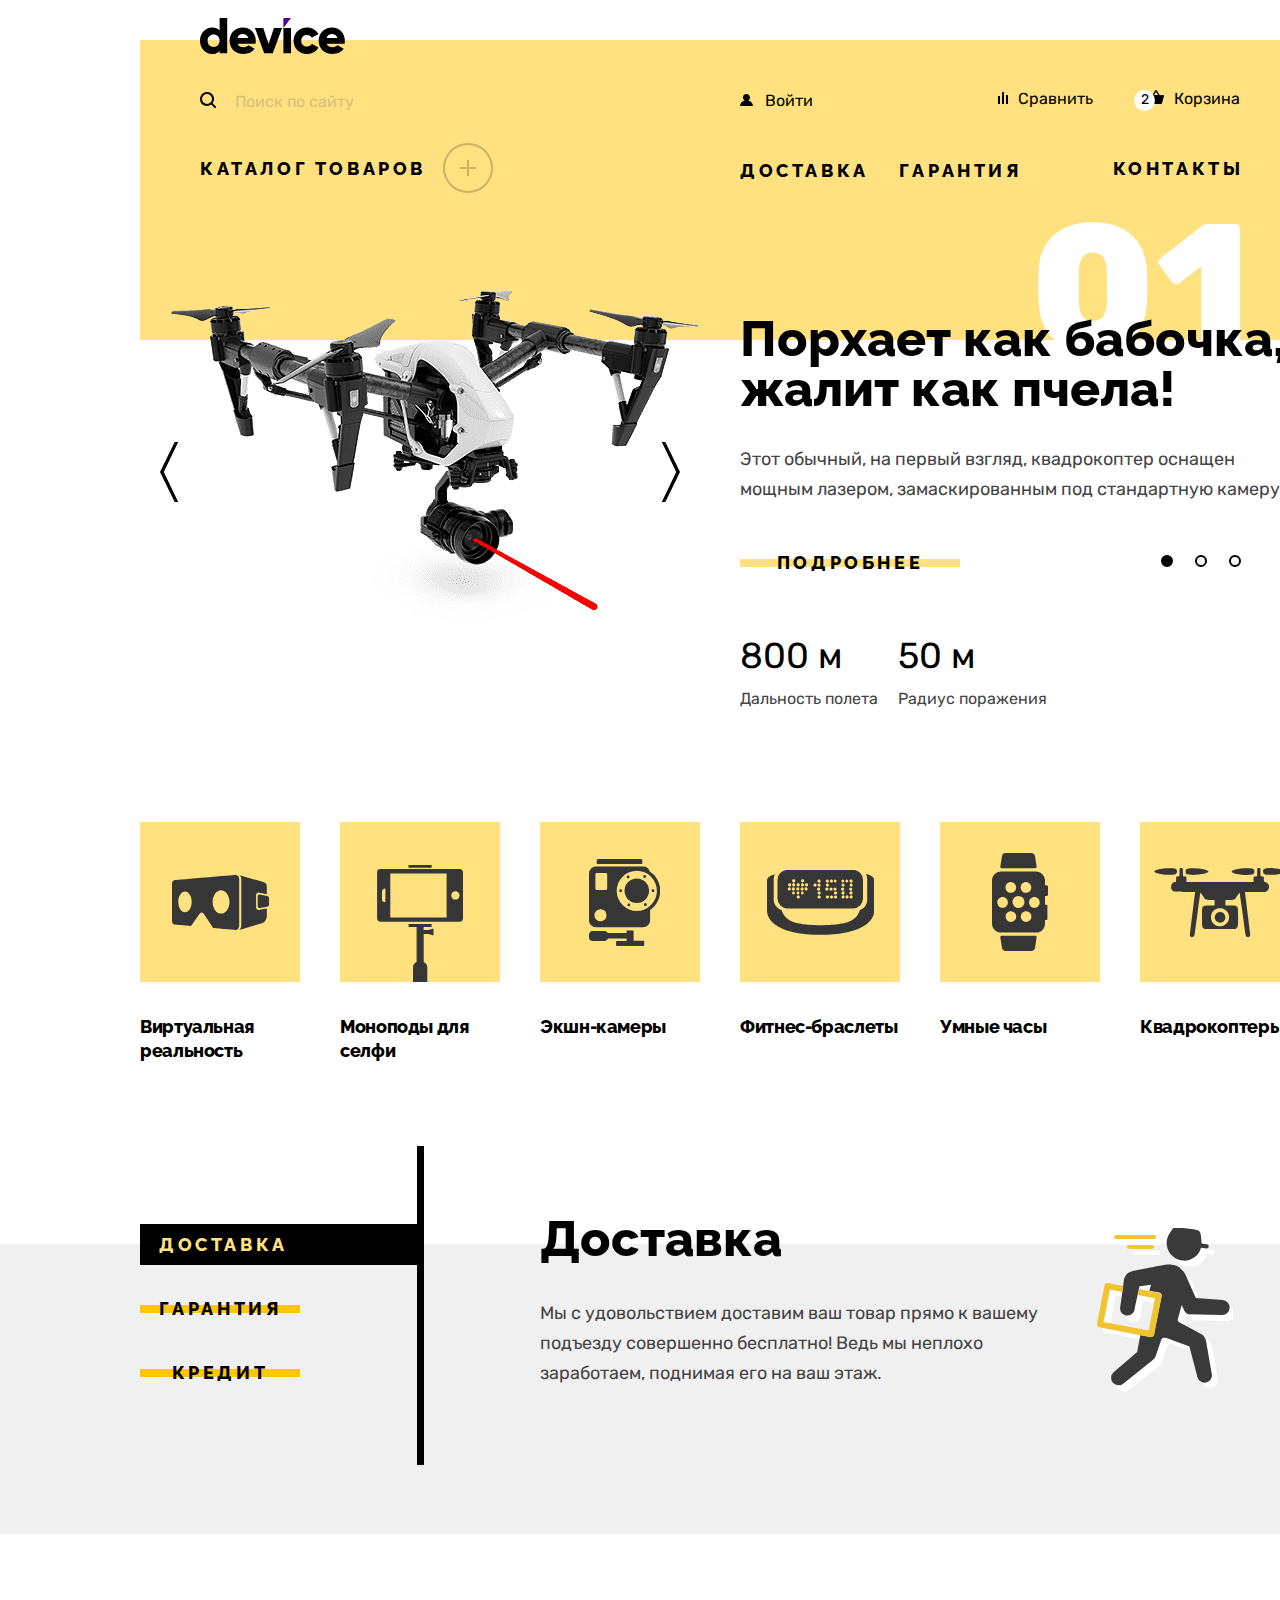
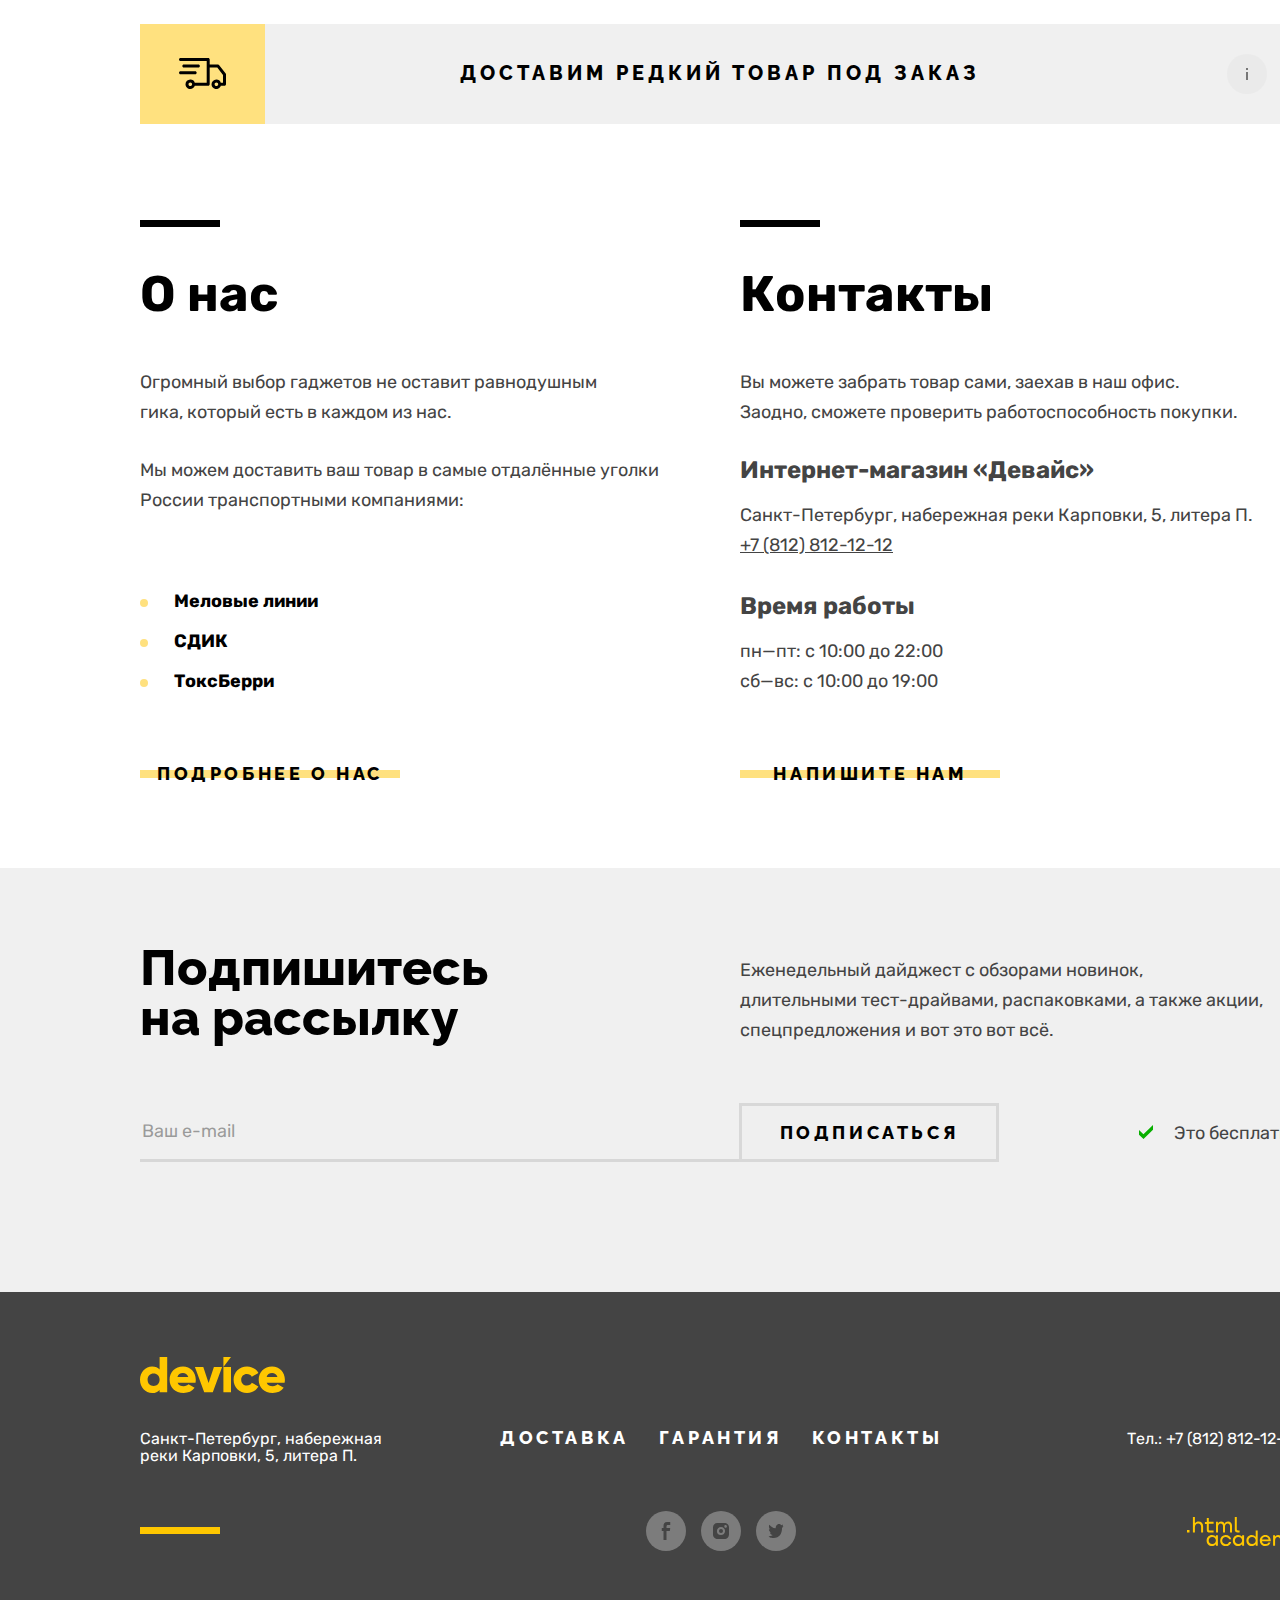
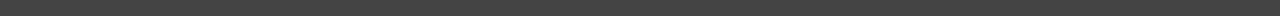
==== commit ca1ad337: "Финальные правки" ====
--- a/index.html
+++ b/index.html
@@ -5,7 +5,7 @@
   <meta name="description" content="Сайт, созданный учеником 1 курса HTML Academy. Девайс">
   <meta name="keywords"
         content="интернет-магазин гаджетов, дроны, квадрокоптеры, селфи-палка, фитнес-браслет, умные часы, СПб ,Питер, Санкт-Петербург">
-  <link rel="icon" href="favicon.svg">
+  <link rel="icon" type="image/png" sizes="32x32" href="favicon-32x32.png">
   <meta name="viewport" content="width=device-width, initial-scale=1.0">
   <title>HTML Academy: Девайс</title>
   <link rel="stylesheet" href="style/style.css">
@@ -229,7 +229,7 @@
         <a class="catalog-tiles__link catalog-tiles__link--virtual link" href="#">Виртуальная реальность</a>
       </li>
       <li class="catalog-tiles__item">
-        <a class="catalog-tiles__link catalog-tiles__link--monopod link" href="#">Моноподы <br> для селфи</a>
+        <a class="catalog-tiles__link catalog-tiles__link--monopod link" href="#">Моноподы для селфи</a>
       </li>
       <li class="catalog-tiles__item">
         <a class="catalog-tiles__link catalog-tiles__link--camera link" href="#">Экшн-камеры</a>
@@ -264,8 +264,7 @@
       <div class="benefits-content">
         <div class="benefit-card benefit-card--delivery">
           <h3 class="benefits-content__title reset-list">Доставка</h3>
-          <p class="benefits-content__description reset-list">Мы с удовольствием доставим ваш товар прямо <br> к вашему подъезду
-            совершенно бесплатно! Ведь <br> мы неплохо заработаем, поднимая его на ваш этаж.</p>
+          <p class="benefits-content__description reset-list">Мы с удовольствием доставим ваш товар прямо к&nbsp;вашему подъезду совершенно бесплатно! Ведь мы&nbsp;неплохо заработаем, поднимая его на ваш этаж.</p>
         </div>
         <div class="benefit-card benefit-card--warranty visually-hidden">
           <h3 class="benefits-content__title reset-list">Гарантия</h3>
@@ -290,8 +289,7 @@
     <h2 class="visually-hidden">Информация о продавце</h2>
     <div class="about">
       <h3 class="about__title reset-list">О нас</h3>
-      <p class="about__description reset-list">Огромный выбор гаджетов не оставит равнодушным <br>
-        гика, который есть в каждом из нас.</p>
+      <p class="about__description reset-list">Огромный выбор гаджетов не оставит равнодушным гика,&nbsp;который есть в каждом из нас.</p>
       <p class="about__description reset-list">Мы можем доставить ваш товар в самые отдалённые уголки России транспортными
         компаниями:</p>
       <ul class="delivery-firm reset-list">
@@ -303,8 +301,8 @@
     </div>
     <div class="contacts">
       <h3 class="contacts__title reset-list">Контакты</h3>
-      <p class="contacts__description reset-list">Вы можете забрать товар сами, заехав в наш офис.<br>
-        Заодно, сможете проверить работоспособность покупки. </p>
+      <p class="contacts__description reset-list">Вы можете забрать товар сами, заехав в наш офис.
+        Заодно,&nbsp;сможете проверить работоспособность покупки. </p>
       <div class="contact_inner contact-inner">
         <h4 class="contacts-inner--title reset-list">Интернет-магазин «Девайс»</h4>
         <p class="contacts-inner__address reset-list">Санкт-Петербург, набережная реки Карповки, 5, литера П.</p>
@@ -326,9 +324,7 @@
     <div class="subscribe-inner container">
       <div class="subscribe-content">
         <h3 class="subscribe-form__title reset-list">Подпишитесь на рассылку</h3>
-        <p class="subscribe-content__description reset-list">Еженедельный дайджест с обзорами новинок,<br> длительными
-          тест-драйвами,
-          распаковками, а также акции, спецпредложения и вот это вот всё.</p>
+        <p class="subscribe-content__description reset-list">Еженедельный дайджест с обзорами новинок, длительными&nbsp;тест-драйвами, распаковками, а также акции, спецпредложения и вот это вот всё.</p>
       </div>
       <div class="subscribe-form">
         <form class="subscribe-form__form" action="https://echo.htmlacademy.ru/" method="post">
--- a/style/style.css
+++ b/style/style.css
@@ -94,7 +94,7 @@
 }
 
 .link--attractive:hover {
-  background: #FFE17F;
+  background: #ffe17f;
   cursor: pointer;
 }
 
@@ -121,12 +121,12 @@
 }
 
 .link--motley:hover {
-  background: #FFC700;
+  background: #ffc700;
   cursor: pointer;
 }
 
 .link--motley:active {
-  color: #FFE17F;
+  color: #ffe17f;
 }
 
 .page input[type="number"]::-webkit-outer-spin-button,
@@ -183,7 +183,7 @@
 }
 
 .header-logo__link:focus-visible {
-  outline: 2px solid #AF4FFF;
+  outline: 2px solid #af4fff;
   outline-offset: 5px;
 }
 
@@ -233,7 +233,7 @@
 }
 
 .searcher__input:focus-visible {
-  outline: 2px solid #AF4FFF;
+  outline: 2px solid #af4fff;
   opacity: 1;
 }
 
@@ -242,21 +242,21 @@
 }
 
 .searcher__form--active .searcher__input:focus {
-  outline: 2px solid black;
+  outline: 2px solid #000000;
 }
 
 .searcher__button {
   position: absolute;
   top: 10px;
-  left: 361px;
+  left: 362px;
   display: none;
   min-width: 140px;
   box-sizing: border-box;
-  padding: 10px 5px;
-  outline: 2px solid black;
+  padding: 11px 5px;
   border: none;
+  border-left: 2px solid #000000;
   border-radius: 0 20px 20px 0;
-  font-family: inherit;
+  font-family: "Rubik", "Verdana", sans-serif;
   font-style: normal;
   font-size: 16px;
   line-height: 19px;
@@ -284,7 +284,7 @@
 }
 
 .searcher__input:not(:placeholder-shown) {
-  outline: 2px solid black;
+  outline: 2px solid #000000;
   opacity: 1;
 }
 
@@ -298,6 +298,7 @@
 
 .header-nav {
   display: flex;
+  flex-wrap: wrap;
   align-items: center;
   justify-content: space-between;
   font-family: "Rubik", "Verdana", sans-serif;
@@ -321,7 +322,7 @@
 }
 
 .header-login__item:focus-within {
-  outline: 2px solid #AF4FFF;
+  outline: 2px solid #af4fff;
   outline-offset: 10px;
   border-radius: 20px;
 }
@@ -356,8 +357,13 @@
   outline: none;
 }
 
+.header-shopping{
+  display: flex;
+  flex-wrap: wrap;
+}
+
 .header-shopping__link:focus-within {
-  outline: 2px solid #AF4FFF;
+  outline: 2px solid #af4fff;
   outline-offset: 10px;
   border-radius: 20px;
   opacity: 1;
@@ -492,6 +498,7 @@
 
 .shopping-basket__link {
   display: flex;
+  align-items: center;
   padding: 0 20px 0 0;
   align-self: end;
   outline: none;
@@ -523,7 +530,7 @@
 
 .shopping-basket__button {
   width: 20px;
-  height: 20px;
+  height: 17px;
   order: 3;
   transform: translate(5px, 5px);
   border: none;
@@ -542,7 +549,8 @@
 }
 
 .shopping-basket__button:focus-visible {
-  outline: 5px solid #AF4FFF;
+  outline: 2px solid #af4fff;
+  outline-offset: 2px;
 }
 
 .basket-prepaid {
@@ -560,7 +568,7 @@
   height: 100%;
   width: 100%;
   content: "";
-  background-color: #1A1A1A;
+  background-color: #1a1a1a;
 }
 
 .basket-nav__item {
@@ -580,7 +588,7 @@
 }
 
 .basket-nav__link:hover {
-  background-color: #FFE17F;
+  background-color: #ffe17f;
   color: #000000;
 }
 
@@ -589,7 +597,7 @@
 }
 
 .basket-nav__link:focus-visible {
-  outline: 5px solid #AF4FFF;
+  outline: 5px solid #af4fff;
   outline-offset: -1px;
 }
 
@@ -602,7 +610,7 @@
 .catalog-outer__link {
   position: relative;
   z-index: 4;
-  width: 240px;
+  width: 227px;
   display: flex;
   box-sizing: border-box;
   align-items: center;
@@ -646,12 +654,13 @@
 }
 
 .catalog-outer__link:focus-within {
-  outline: 2px solid #AF4FFF;
+  outline: 2px solid #af4fff;
   outline-offset: 15px;
 }
 
 .catalog-outer__item:focus-within .header-catalog__list{
   display: grid;
+  transition: 0.3s;
 }
 
 .header-catalog__item:last-of-type {
@@ -663,7 +672,8 @@
 }
 
 .header-catalog__list {
-/*  display: grid;*/
+/* Для открытия окна
+display: grid;*/
   position: absolute;
   top: 140px;
   left: 0;
@@ -676,7 +686,7 @@
   grid-auto-flow: column;
   column-gap: 30px;
   row-gap: 1px;
-  background-color: #FFE17F;
+  background-color: #ffe17f;
 }
 
 .header-catalog__item {
@@ -703,7 +713,7 @@
 }
 
 .header-catalog__link:focus {
-  outline: 2px solid #AF4FFF;
+  outline: 2px solid #af4fff;
   border-radius: 25px;
 }
 
@@ -712,8 +722,9 @@
 }
 
 .vendor-list {
-  display: flex;
-  flex-wrap: wrap;
+  display: grid;
+  grid-template-columns: repeat(3, 1fr);
+  row-gap: 10px;
 }
 
 .vendor-list__item {
@@ -733,7 +744,7 @@
 }
 
 .vendor-list__link:focus {
-  outline: 2px solid #AF4FFF;
+  outline: 2px solid #af4fff;
   outline-offset: 10px;
 }
 
@@ -863,13 +874,12 @@
 }
 
 .slider-pagination-button:focus {
-  border: 2px solid #AF4FFF;
+  border: 2px solid #af4fff;
 }
 
 .slider-pagination-button--current {
   background-color: #000000;
 }
-
 
 .slider-button {
   position: absolute;
@@ -904,7 +914,7 @@
 }
 
 .slider-button:focus {
-  outline: 2px solid #AF4FFF;
+  outline: 2px solid #af4fff;
   outline-offset: 10px;
 }
 
@@ -984,11 +994,11 @@
   height: 160px;
   margin: 0 0 33px 0;
   content: "";
-  background-color: #FFE17F;
+  background-color: #ffe17f;
 }
 
 .catalog-tiles__link:hover::after {
-  background-color: #FFC700;
+  background-color: #ffc700;
 }
 
 .catalog-tiles__link--virtual::before {
@@ -1016,12 +1026,12 @@
 }
 
 .catalog-tiles__link:focus {
-  color: #AF4FFF;
+  color: #af4fff;
   outline: none;
 }
 
 .catalog-tiles__link:focus::before {
-  outline: 5px solid #AF4FFF;
+  outline: 5px solid #af4fff;
 }
 
 .catalog-tiles__link:active {
@@ -1088,7 +1098,7 @@
   padding: 10px 5px 10px 19px;
   box-sizing: border-box;
   background: #000000;
-  color: #FFE17F;
+  color: #ffe17f;
 }
 
 .benefits-titles__link::before {
@@ -1202,7 +1212,7 @@
 }
 
 .rare-item__link:hover::before {
-  background-color: #FFC700;
+  background-color: #ffc700;
 }
 
 .rare-item__link:hover::after {
@@ -1214,7 +1224,7 @@
 }
 
 .rare-item__link:focus {
-  outline: 5px solid #AF4FFF;
+  outline: 5px solid #af4fff;
 }
 
 /*---vendor-about---*/
@@ -1305,7 +1315,7 @@
 }
 
 .contacts-inner__phone:focus-visible {
-  outline: 3px solid #AF4FFF;
+  outline: 3px solid #af4fff;
   outline-offset: 5px;
 }
 
@@ -1393,7 +1403,7 @@
 }
 
 .subscribe-form__form:focus-within {
-  background-color: #DCDCDC;
+  background-color: #dcdcdc;
   border: none;
 }
 
@@ -1403,7 +1413,7 @@
 }
 
 .subscribe-form__input--error {
-  border-bottom: 3px solid #FF3D3D;
+  border-bottom: 3px solid #ff3d3d;
   opacity: 1;
 }
 
@@ -1419,7 +1429,7 @@
 }
 
 .subscribe-form__button:focus {
-  border-color: #AF4FFF;
+  border-color: #af4fff;
 }
 
 .subscribe-form__button:hover {
@@ -1501,7 +1511,7 @@
 }
 
 .main-popup__button:focus-visible {
-  outline: 5px solid #AF4FFF;
+  outline: 5px solid #af4fff;
   outline-offset: 7px;
 }
 
@@ -1577,7 +1587,7 @@
   height: 26px;
   border-radius: 50%;
   background: url("../images/svg/popup/info.svg") 50% 50% no-repeat,
-  #FFE17F;
+  #ffe17f;
   content: "";
   border: none;
   cursor: pointer;
@@ -1631,7 +1641,7 @@
   padding: 0 0 0 20px;
   box-sizing: border-box;
   border: none;
-  background-color: #F0F0F0;
+  background-color: #f0f0f0;
   font-family: "Rubik", "Verdana", sans-serif;
   font-weight: normal;
   font-size: 16px;
@@ -1646,7 +1656,7 @@
 }
 
 .popup-form__input--active {
-  color: rgb(0, 0, 0);
+  color: #000000;
 }
 
 .popup-form__span {
@@ -1680,7 +1690,7 @@
 }
 
 .input-control__button:focus-visible {
-  outline: 2px solid #AF4FFF;
+  outline: 2px solid #af4fff;
   outline-offset: -10px;
 }
 
@@ -1697,11 +1707,11 @@
 }
 
 .main-popup input:hover {
-  background: #EBEBEB;
+  background: #ebebeb;
 }
 
 .main-popup input:focus-visible {
-  outline: 5px solid #AF4FFF;
+  outline: 5px solid #af4fff;
 }
 
 .main-popup input:active {
@@ -1709,7 +1719,7 @@
 }
 
 .main-popup--error {
-  outline: 3px solid #FF3D3D
+  outline: 3px solid #ff3d3d
 }
 
 /*---footer---*/
@@ -1739,7 +1749,7 @@
 }
 
 .footer-logo__link:focus-within {
-  outline: 2px solid #AF4FFF;
+  outline: 2px solid #af4fff;
   outline-offset: 10px;
   border-radius: 20px;
   opacity: 1;
@@ -1768,12 +1778,12 @@
   display: none;
   width: 100%;
   height: 2px;
-  background-color: #FFC700;
+  background-color: #ffc700;
   content: "";
 }
 
 .footer-vendor-list__link:hover {
-  color: #FFC700;
+  color: #ffc700;
 }
 
 .footer-vendor-list__link:hover:after {
@@ -1785,7 +1795,7 @@
 }
 
 .footer-vendor-list__link:focus {
-  outline: 2px solid #AF4FFF;
+  outline: 2px solid #af4fff;
   outline-offset: 10px;
 }
 
@@ -1812,15 +1822,15 @@
 }
 
 .phone__link:hover {
-  color: #FFC700;
+  color: #ffc700;
 }
 
 .phone__link:hover {
-  color: #FFC700;
+  color: #ffc700;
 }
 
 .phone__link:focus {
-  outline: 2px solid #AF4FFF;
+  outline: 2px solid #af4fff;
   outline-offset: 3px;
 }
 
@@ -1858,19 +1868,19 @@
 }
 
 .vendor-social-list__link:hover {
-  background: #FFC700;
-}
-
-.vendor-social-list__link:active .vendor-social-list__svg path {
+  background: #ffc700;
+}
+
+.vendor-social-list__link:active .vendor-social-list__svg{
   fill: rgba(0, 0, 0, 0.3);
 }
 
 .vendor-social-list__link:focus-visible {
-  outline: 5px solid #AF4FFF;
+  outline: 5px solid #af4fff;
   outline-offset: -1px;
 }
 
-.vendor-social-list__link:focus-visible .vendor-social-list__svg path {
+.vendor-social-list__link:focus-visible .vendor-social-list__svg{
   fill: rgb(255, 255, 255);
 }
 
@@ -1883,7 +1893,7 @@
 }
 
 .academy_logo__link:focus-within {
-  outline: 2px solid #AF4FFF;
+  outline: 2px solid #af4fff;
   outline-offset: 10px;
 }
 
@@ -1945,7 +1955,7 @@
 }
 
 .breadcrumbs__link:focus-visible {
-  outline: 5px solid #AF4FFF;
+  outline: 5px solid #af4fff;
 }
 
 .breadcrumbs__link--active {
@@ -2058,7 +2068,7 @@
 .range-scale {
   position: relative;
   height: 2px;
-  background-color: #DCDCDC;
+  background-color: #dcdcdc;
 }
 
 .range-bar {
@@ -2097,15 +2107,15 @@
 }
 
 .range-toggle:focus-visible {
-  color: #AF4FFF;
+  color: #af4fff;
 }
 
 .range-toggle:focus-visible {
-  border: 2px solid #AF4FFF;
+  border: 2px solid #af4fff;
 }
 
 .range-toggle:focus-visible + .price-filter__label {
-  color: #AF4FFF;
+  color: #af4fff;
 }
 
 .range-toggle:active + .price-filter__label {
@@ -2200,11 +2210,11 @@
 }
 
 .color__input:focus-visible + label {
-  color: #AF4FFF;
+  color: #af4fff;
 }
 
 .color__input:checked:focus-visible + label:before {
-  border: 2px solid #AF4FFF;
+  border: 2px solid #af4fff;
   background: url("../images/svg/catalog/filter-ok-violet.svg") 50% 50% no-repeat;
   opacity: 1;
 }
@@ -2287,15 +2297,15 @@
 }
 
 .wireless__input:focus-visible + label {
-  color: #AF4FFF;
+  color: #af4fff;
 }
 
 .wireless__input:focus-visible + label::before {
-  border-color: #AF4FFF;
+  border-color: #af4fff;
 }
 
 .wireless__input:focus-visible + label::after {
-  background-color: #AF4FFF;
+  background-color: #af4fff;
 }
 
 .catalog-button {
@@ -2337,7 +2347,7 @@
 }
 
 .sorting__select:focus-visible {
-  outline: 5px solid #AF4FFF;
+  outline: 5px solid #af4fff;
 }
 
 .sorting-arrow {
@@ -2379,7 +2389,7 @@
 }
 
 .sorting-arrow--unactive:focus-visible {
-  outline: 5px solid #AF4FFF;
+  outline: 5px solid #af4fff;
   outline-offset: 10px;
 }
 
@@ -2457,11 +2467,11 @@
 
 .product-card:focus-within,
 .product-card:focus-within .product-card__price {
-  color: #AF4FFF;
+  color: #af4fff;
 }
 
 .product-card:focus-within .product-card__img {
-  outline: 5px solid #AF4FFF;;
+  outline: 5px solid #af4fff;
 }
 
 .product-card__img {
@@ -2575,7 +2585,7 @@
 }
 
 .pagination-show-more:focus-visible {
-  border-color: #AF4FFF;
+  border-color: #af4fff;
 }
 
 .pagination__link {
@@ -2587,7 +2597,7 @@
 }
 
 .pagination__link:hover {
-  background-color: #DCDCDC
+  background-color: #dcdcdc
 }
 
 .pagination__link:active {
@@ -2595,12 +2605,11 @@
 }
 
 .pagination__link:focus-visible {
-  border: 5px solid #AF4FFF;
+  border: 5px solid #af4fff;
 }
 
 .pagination__link--prev,
 .pagination__link--next {
-/*  width: 127px;*/
   font-family: "Raleway", "Verdana", sans-serif;
   font-weight: 800;
   letter-spacing: 0.2em;
@@ -2632,5 +2641,5 @@
 }
 
 .pages__link:focus-visible {
-  outline: 5px solid #AF4FFF;
-}
+  outline: 5px solid #af4fff;
+}
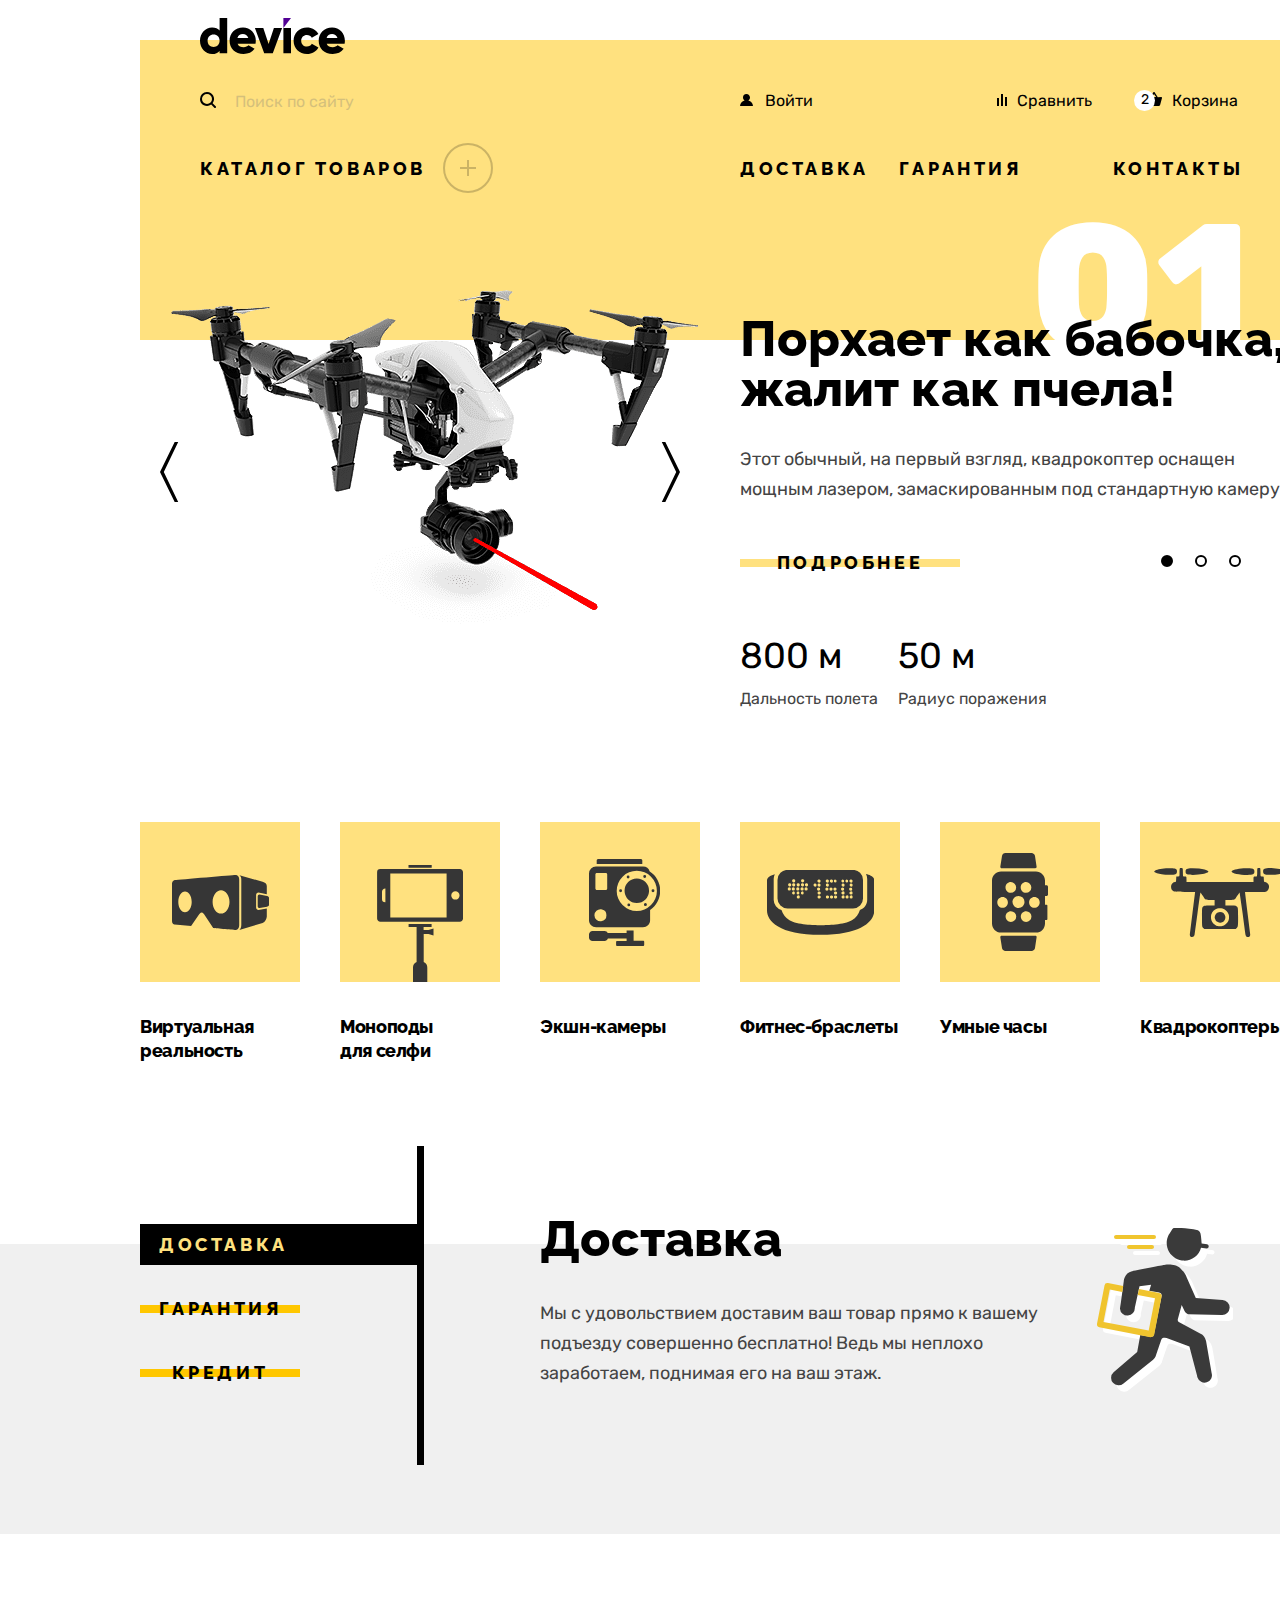
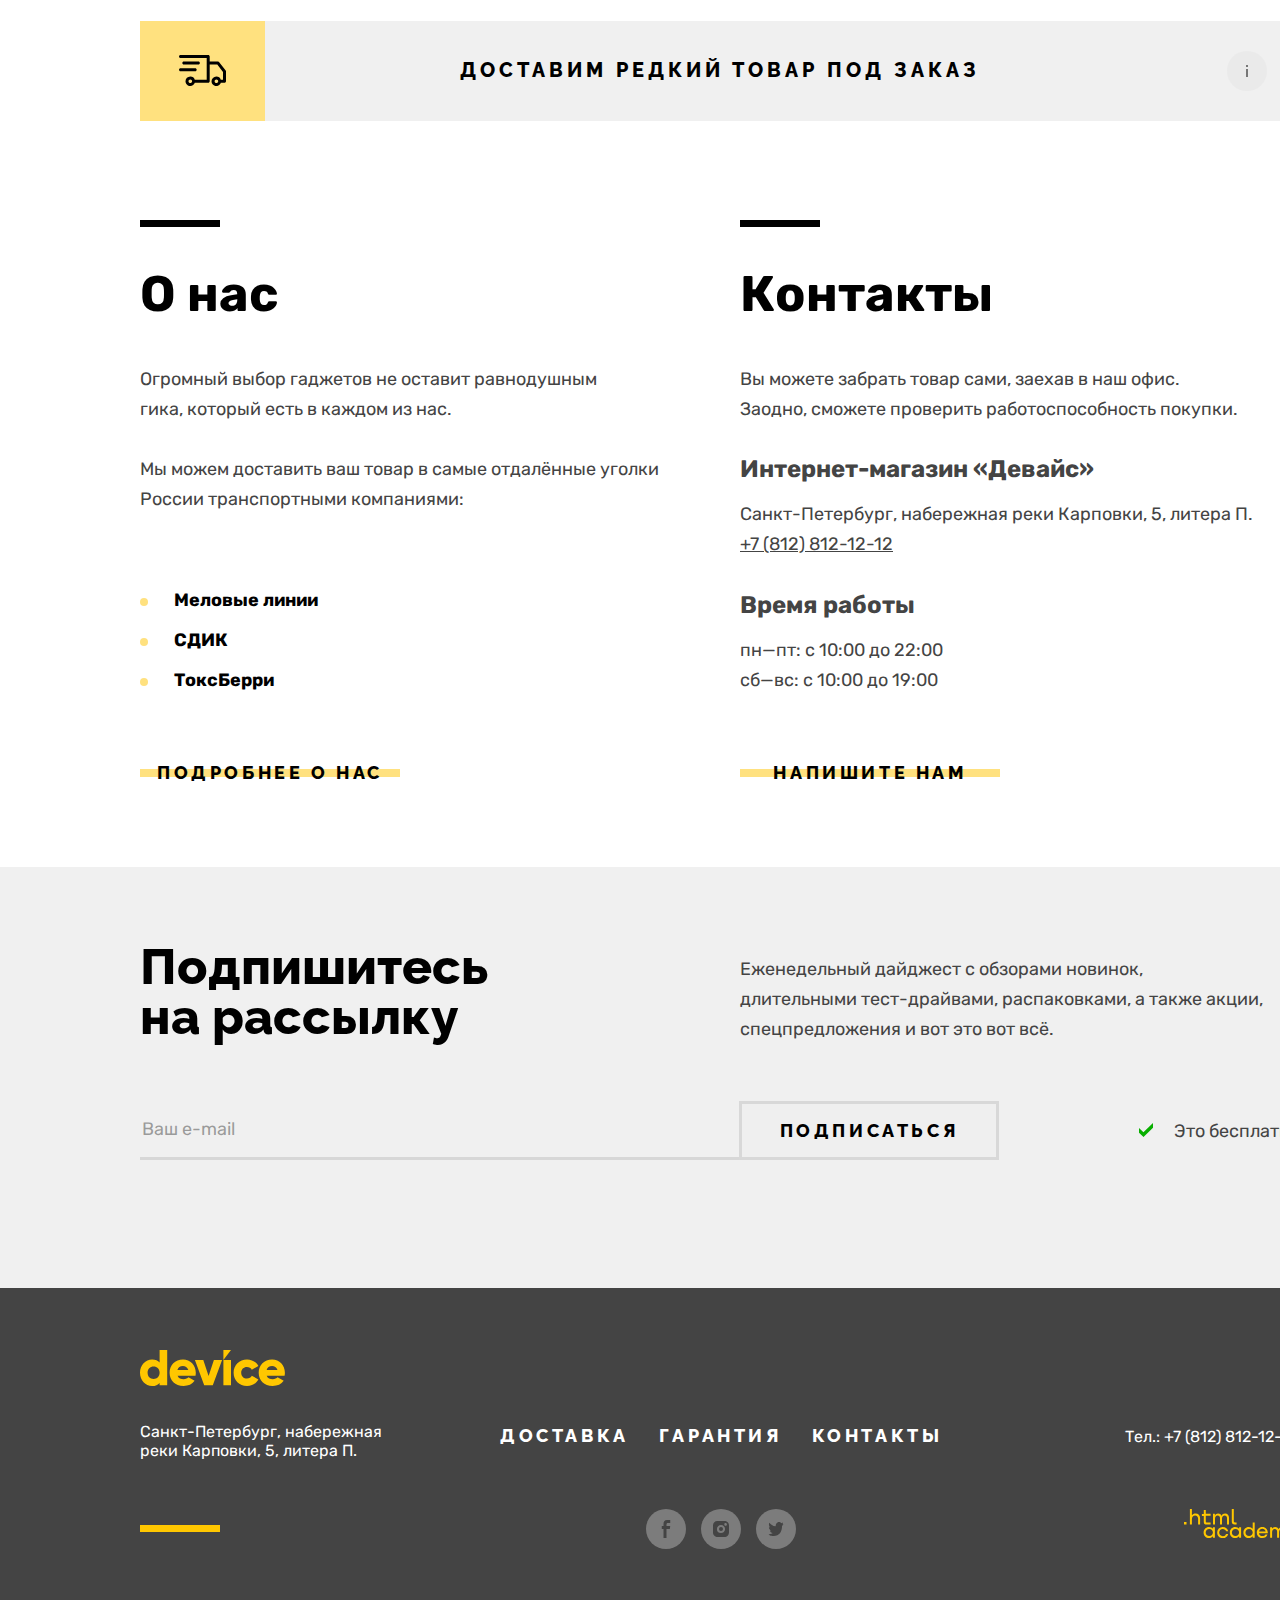
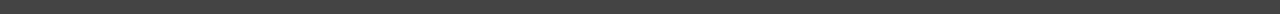
==== commit eade125c: "Правка замечаний" ====
--- a/index.html
+++ b/index.html
@@ -229,7 +229,7 @@
         <a class="catalog-tiles__link catalog-tiles__link--virtual link" href="#">Виртуальная реальность</a>
       </li>
       <li class="catalog-tiles__item">
-        <a class="catalog-tiles__link catalog-tiles__link--monopod link" href="#">Моноподы для селфи</a>
+        <a class="catalog-tiles__link catalog-tiles__link--monopod link" href="#">Моноподы для&nbsp;селфи</a>
       </li>
       <li class="catalog-tiles__item">
         <a class="catalog-tiles__link catalog-tiles__link--camera link" href="#">Экшн-камеры</a>
--- a/style/style.css
+++ b/style/style.css
@@ -161,7 +161,7 @@
   display: grid;
   grid-template-columns: 540px auto;
   grid-template-rows: repeat(2, min-content);
-  row-gap: 24px;
+  row-gap: 22px;
   padding: 30px 60px;
   box-sizing: border-box;
   align-items: center;
@@ -332,7 +332,7 @@
 }
 
 .header-login__item:not(:last-of-type) {
-  margin-right: 15px;
+  margin-right: 28px;
 }
 
 .header-login__list {
@@ -360,6 +360,7 @@
 .header-shopping{
   display: flex;
   flex-wrap: wrap;
+  padding: 5px 5px 0 0;
 }
 
 .header-shopping__link:focus-within {
@@ -387,7 +388,7 @@
 
 .header-shopping__link--compare {
   width: 120px;
-  margin: 0 47px 0 0;
+  margin: 0 46px 0 0;
 }
 
 .header-shopping__link--compare::before {
@@ -602,8 +603,7 @@
 }
 
 .catalog-outer__item {
-  width: 300px;
-  padding: 0 0 5px 0;
+  padding: 5px 0;
   box-sizing: border-box;
 }
 
@@ -611,9 +611,7 @@
   position: relative;
   z-index: 4;
   width: 227px;
-  display: flex;
-  box-sizing: border-box;
-  align-items: center;
+  box-sizing: border-box;
   border-radius: 20px;
   transition: 0.3s;
 }
@@ -729,7 +727,6 @@
 
 .vendor-list__item {
   z-index: 4;
-  padding: 5px 0;
   box-sizing: border-box;
 }
 
@@ -768,11 +765,7 @@
 }
 
 .vendor-list__item:nth-of-type(2) {
-  margin-right: 85px;
-}
-
-.vendor-list__item:last-of-type {
-  transform: translate(6px, -2px);
+  margin-right: 91px;
 }
 
 .main-page {
@@ -1046,7 +1039,7 @@
 /*---benefits---*/
 .benefits {
   min-height: 290px;
-  padding: 115px 0 40px 0;
+  padding: 115px 0 37px 0;
   background-color: #f0f0f0;
   background-clip: content-box;
 }
@@ -1233,7 +1226,7 @@
   grid-template-columns: repeat(2, 1fr);
   column-gap: 40px;
   box-sizing: border-box;
-  padding: 95px 0 70px 0;
+  padding: 98px 0 70px 0;
   font-family: "Rubik", "Verdana", sans-serif;
   font-weight: 400;
   font-size: 18px;
@@ -1245,7 +1238,7 @@
 .contacts {
   position: relative;
   display: grid;
-  grid-template-rows: 70px 60px 108px 129px 50px;
+  grid-template-rows: 67px 62px 108px 129px 50px;
   row-gap: 28px;
   box-sizing: border-box;
   padding: 0 40px 0 0;
@@ -1321,14 +1314,14 @@
 
 /*---subscribe---*/
 .subscribe {
-  padding: 75px 0 130px 0;
+  padding: 75px 0 128px 0;
   background-color: #f0f0f0;
   color: #444444;
 }
 
 .subscribe-content {
   display: flex;
-  margin: 0 0 58px 0;
+  margin: 0 0 57px 0;
   justify-content: space-between;
 }
 
@@ -1725,7 +1718,7 @@
 /*---footer---*/
 .page-footer {
   box-sizing: border-box;
-  padding: 65px 0 61px 0;
+  padding: 62px 0 61px 0;
   font-family: "Rubik", "Verdana", sans-serif;
   font-weight: normal;
   font-size: 16px;
@@ -1735,7 +1728,7 @@
 
 .footer {
   display: grid;
-  grid-template-rows: 35px 55px min-content;
+  grid-template-rows: 40px 55px min-content;
   grid-template-columns: 250px auto 250px;
   column-gap: 110px;
   align-items: baseline;
@@ -1753,6 +1746,11 @@
   outline-offset: 10px;
   border-radius: 20px;
   opacity: 1;
+}
+
+.footer-address{
+  line-height: 120%;
+  transform: translateY(-5px);
 }
 
 .footer-vendor-list {
@@ -1801,7 +1799,7 @@
 
 .footer-logo::after {
   position: absolute;
-  top: 170px;
+  top: 175px;
   display: block;
   width: 80px;
   height: 7px;
@@ -1813,7 +1811,7 @@
   width: 220px;
   height: min-content;
   box-sizing: border-box;
-  padding: 0 5px;
+  padding: 0 3px;
   border-radius: 25px;
   justify-self: flex-end;
   transform: translateX(40px);
@@ -1886,8 +1884,9 @@
 
 .academy_logo__link {
   width: 115px;
-  height: min-content;
+  padding: 0 3px 0 0;
   justify-self: flex-end;
+  align-self: start;
   transition: 0.3s;
   border-radius: 10px;
 }
@@ -2148,12 +2147,12 @@
 
 .color-filter__group {
   position: relative;
-  margin-bottom: 57px;
+  margin-bottom: 59px;
 }
 
 .color-filter__group::before {
   position: absolute;
-  top: -53px;
+  top: -55px;
   left: 0;
   content: "";
   width: 100%;
@@ -2162,13 +2161,13 @@
 }
 
 .color-filter__title {
-  margin-bottom: 20px;
+  margin-bottom: 21px;
 }
 
 .color-filter__item {
   display: flex;
   align-items: center;
-  margin: 9px 0 22px 3px;
+  margin: 6px 0 22px 3px;
 }
 
 .color-filter__item:last-of-type {
@@ -2261,8 +2260,8 @@
   top: -6px;
   left: -37px;
   display: inline-block;
-  width: 17px;
-  height: 17px;
+  width: 16px;
+  height: 16px;
   margin: 0 17px 0 0;
   transform: translateY(6px);
   content: "";
@@ -2275,7 +2274,7 @@
 .wireless__label::after {
   position: absolute;
   top: 6px;
-  left: -30px;
+  left: -31px;
   display: none;
   width: 8px;
   height: 8px;
@@ -2310,6 +2309,7 @@
 
 .catalog-button {
   width: 100%;
+  margin: 0 0 0 2px;
   border: none;
 }
 
@@ -2321,13 +2321,17 @@
 
 .sorting__header {
   margin: 0 50px 0 0;
-  padding: 25px 0;
-  box-sizing: border-box;
+  padding: 23px 0;
+  box-sizing: border-box;
+  font-family: "Raleway", "Verdana", sans-serif;
+  font-weight: 800;
+  letter-spacing: 0.2em;
+  text-transform: uppercase;
 }
 
 .sorting__select {
   width: 200px;
-  margin: 0 320px 0 0;
+  margin: 0 330px 0 0;
   border: none;
   font-family: "Rubik", "Verdana", sans-serif;
   font-style: normal;
@@ -2365,7 +2369,7 @@
   border-left: 6px solid transparent;
   border-right: 6px solid transparent;
   border-bottom: 11px solid rgba(0, 0, 0, 0.2);
-  margin-right: 15px;
+  margin-right: 20px;
 }
 
 .arrow--down {
@@ -2427,13 +2431,6 @@
   background-color: #ebebeb;
 }
 
-.sorting__header {
-  font-family: "Raleway", "Verdana", sans-serif;
-  font-weight: 800;
-  letter-spacing: 0.2em;
-  text-transform: uppercase;
-}
-
 .sorting__select,
 .sorting__option {
   border: none;
@@ -2449,8 +2446,8 @@
   display: grid;
   grid-template-columns: repeat(2, 1fr);
   column-gap: 41px;
-  row-gap: 44px;
-  margin: 0 0 47px 0;
+  row-gap: 42px;
+  margin: 0 0 42px 0;
   box-sizing: border-box;
 }
 
@@ -2492,11 +2489,11 @@
 
 .product-card__link--new:before {
   position: absolute;
-  top: 28px;
-  left: 273px;
-  display: flex;
-  width: 60px;
-  height: 60px;
+  top: 30px;
+  left: 275px;
+  display: flex;
+  width: 57px;
+  height: 57px;
   align-items: center;
   justify-content: center;
   border: 2px solid rgba(0, 0, 0, 0.6);
@@ -2527,15 +2524,17 @@
   vertical-align: center;
   font-weight: bold;
   font-size: 18px;
-  line-height: 126%;
+  line-height: 140%;
   letter-spacing: -0.02em;
 }
 
 .product-card__price {
   display: inline-block;
   vertical-align: center;
+  padding: 5px 0 0 0;
   margin-left: auto;
   font-size: 18px;
+  font-weight: 400;
   line-height: 110%;
   color: #444444;
 }
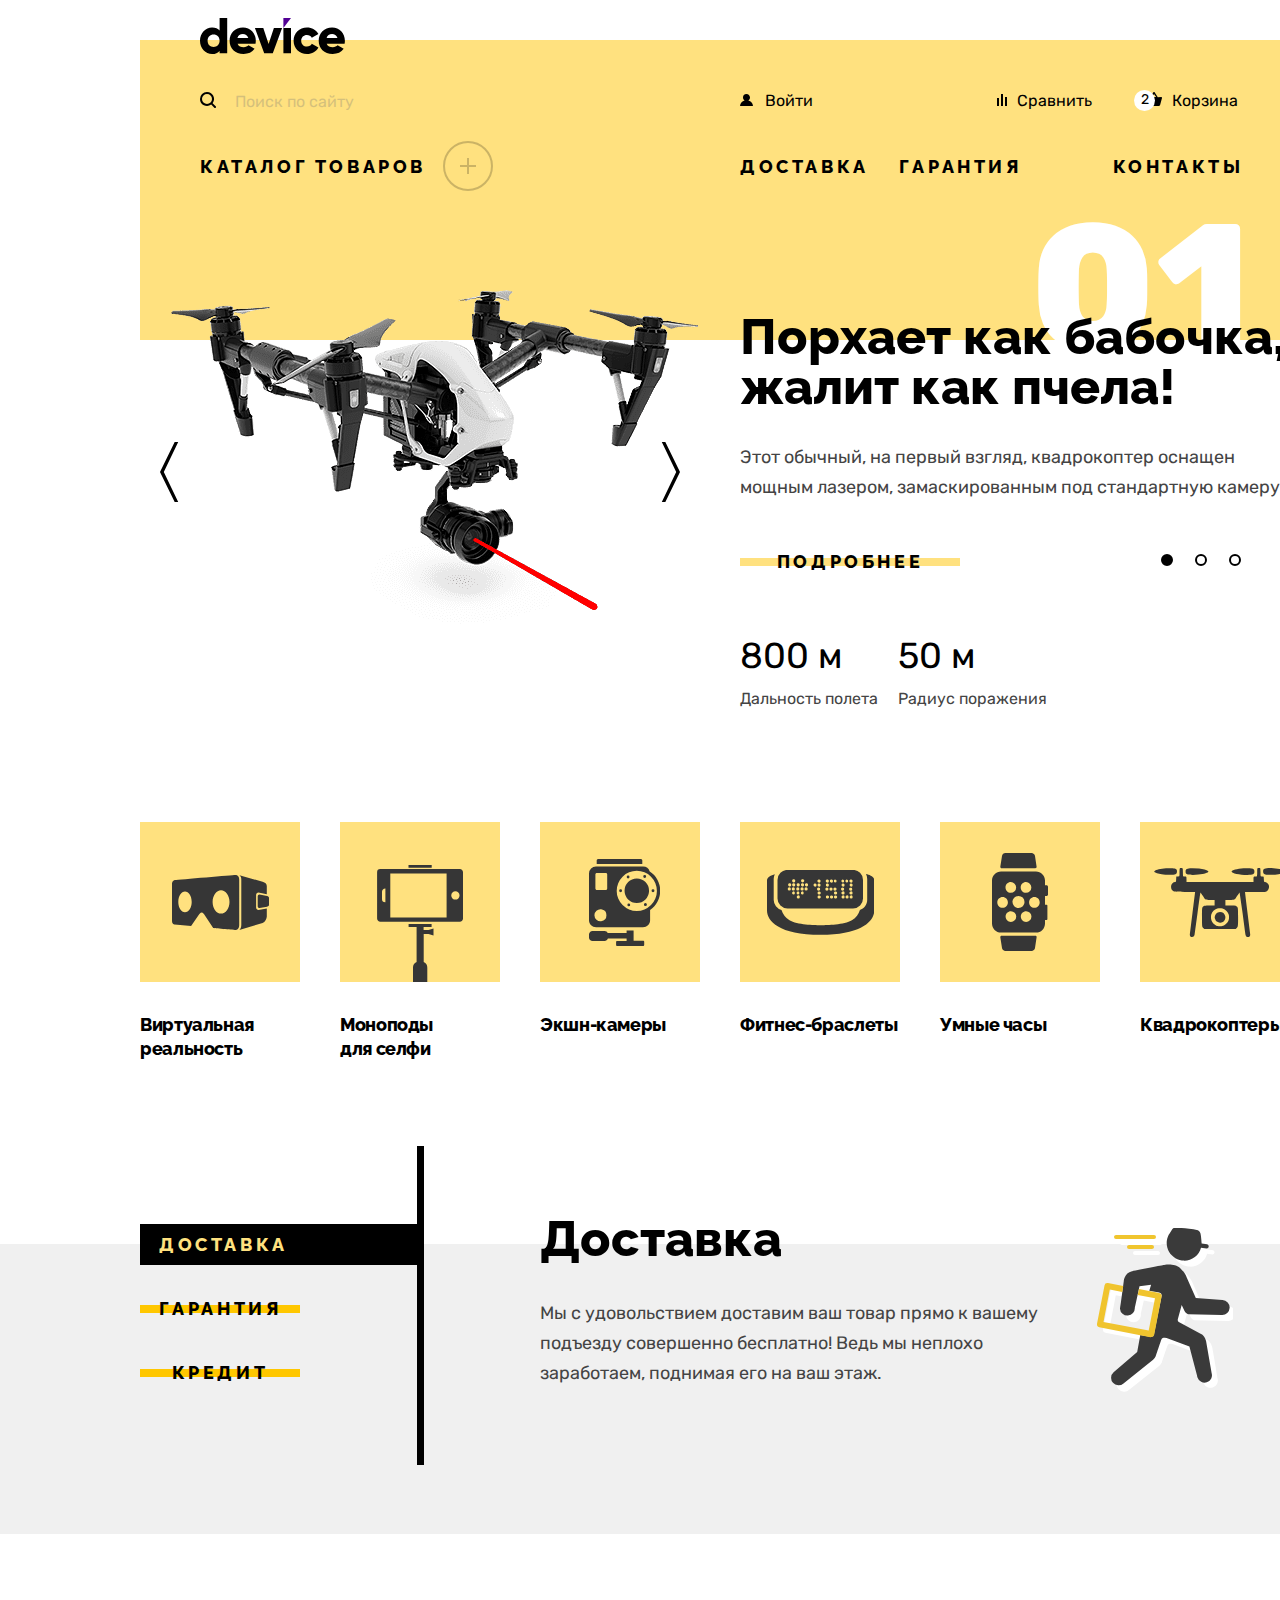
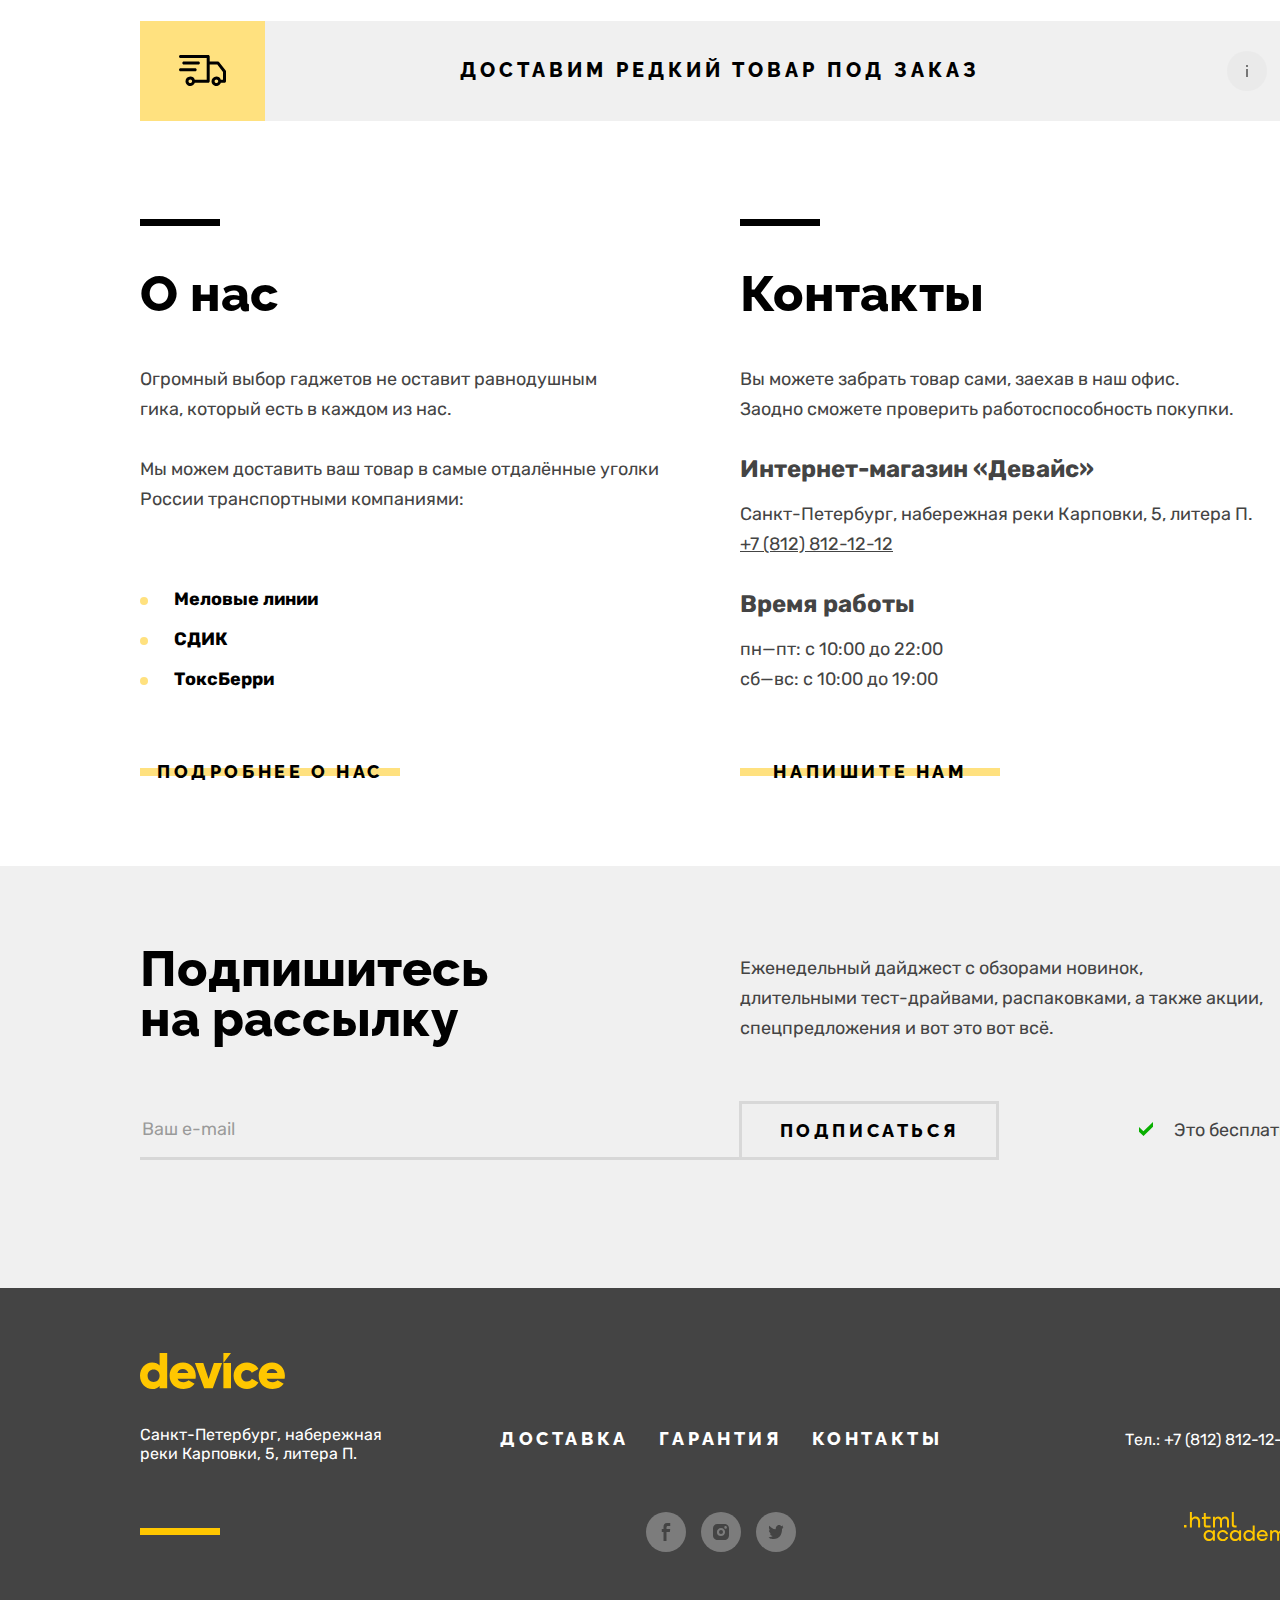
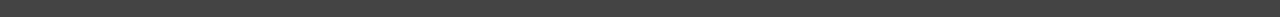
==== commit e9177452: "ПП главной страницы" ====
--- a/index.html
+++ b/index.html
@@ -302,7 +302,7 @@
     <div class="contacts">
       <h3 class="contacts__title reset-list">Контакты</h3>
       <p class="contacts__description reset-list">Вы можете забрать товар сами, заехав в наш офис.
-        Заодно,&nbsp;сможете проверить работоспособность покупки. </p>
+        Заодно&nbsp;сможете проверить работоспособность покупки. </p>
       <div class="contact_inner contact-inner">
         <h4 class="contacts-inner--title reset-list">Интернет-магазин «Девайс»</h4>
         <p class="contacts-inner__address reset-list">Санкт-Петербург, набережная реки Карповки, 5, литера П.</p>
--- a/style/style.css
+++ b/style/style.css
@@ -161,7 +161,7 @@
   display: grid;
   grid-template-columns: 540px auto;
   grid-template-rows: repeat(2, min-content);
-  row-gap: 22px;
+  row-gap: 25px;
   padding: 30px 60px;
   box-sizing: border-box;
   align-items: center;
@@ -602,11 +602,6 @@
   outline-offset: -1px;
 }
 
-.catalog-outer__item {
-  padding: 5px 0;
-  box-sizing: border-box;
-}
-
 .catalog-outer__link {
   position: relative;
   z-index: 4;
@@ -809,7 +804,7 @@
   position: relative;
   z-index: 2;
   box-sizing: border-box;
-  padding: 12px 0;
+  padding: 10px 0 12px 0;
   font-size: 50px;
   line-height: 50px;
   color: #000000;
@@ -828,7 +823,7 @@
 
 .paginator {
   display: flex;
-  padding: 15px 0;
+  padding: 16px 0;
   justify-content: space-between;
   align-items: center;
   box-sizing: border-box;
@@ -974,7 +969,7 @@
   vertical-align: center;
   width: 160px;
   height: 160px;
-  margin: 0 0 33px 0;
+  margin: 0 0 31px 0;
   content: "";
 }
 
@@ -1039,7 +1034,7 @@
 /*---benefits---*/
 .benefits {
   min-height: 290px;
-  padding: 115px 0 37px 0;
+  padding: 117px 0 37px 0;
   background-color: #f0f0f0;
   background-clip: content-box;
 }
@@ -1238,7 +1233,7 @@
 .contacts {
   position: relative;
   display: grid;
-  grid-template-rows: 67px 62px 108px 129px 50px;
+  grid-template-rows: 67px 62px 107px 129px 50px;
   row-gap: 28px;
   box-sizing: border-box;
   padding: 0 40px 0 0;
@@ -1246,6 +1241,7 @@
 
 .about__title,
 .contacts__title {
+  font-family: "Raleway", "Verdana", sans-serif;
   max-width: 560px;
   font-size: 50px;
   line-height: 100%;
@@ -1255,7 +1251,7 @@
 .contacts::before,
 .about::before {
   position: absolute;
-  top: -49px;
+  top: -50px;
   display: block;
   width: 80px;
   height: 7px;
@@ -1328,7 +1324,7 @@
 .subscribe-form__title {
   box-sizing: border-box;
   max-width: 560px;
-  padding: 0 145px 0 0;
+  padding: 3px 145px 0 0;
   font-size: 50px;
   line-height: 100%;
   color: #000000;
@@ -1718,7 +1714,7 @@
 /*---footer---*/
 .page-footer {
   box-sizing: border-box;
-  padding: 62px 0 61px 0;
+  padding: 65px 0 61px 0;
   font-family: "Rubik", "Verdana", sans-serif;
   font-weight: normal;
   font-size: 16px;
@@ -2618,9 +2614,9 @@
 
 .pages {
   display: flex;
-  width: 169px;
+  width: 180px;
   justify-content: space-between;
-  transform: translateX(15px);
+  transform: translateX(22px);
 }
 
 .pages__link {
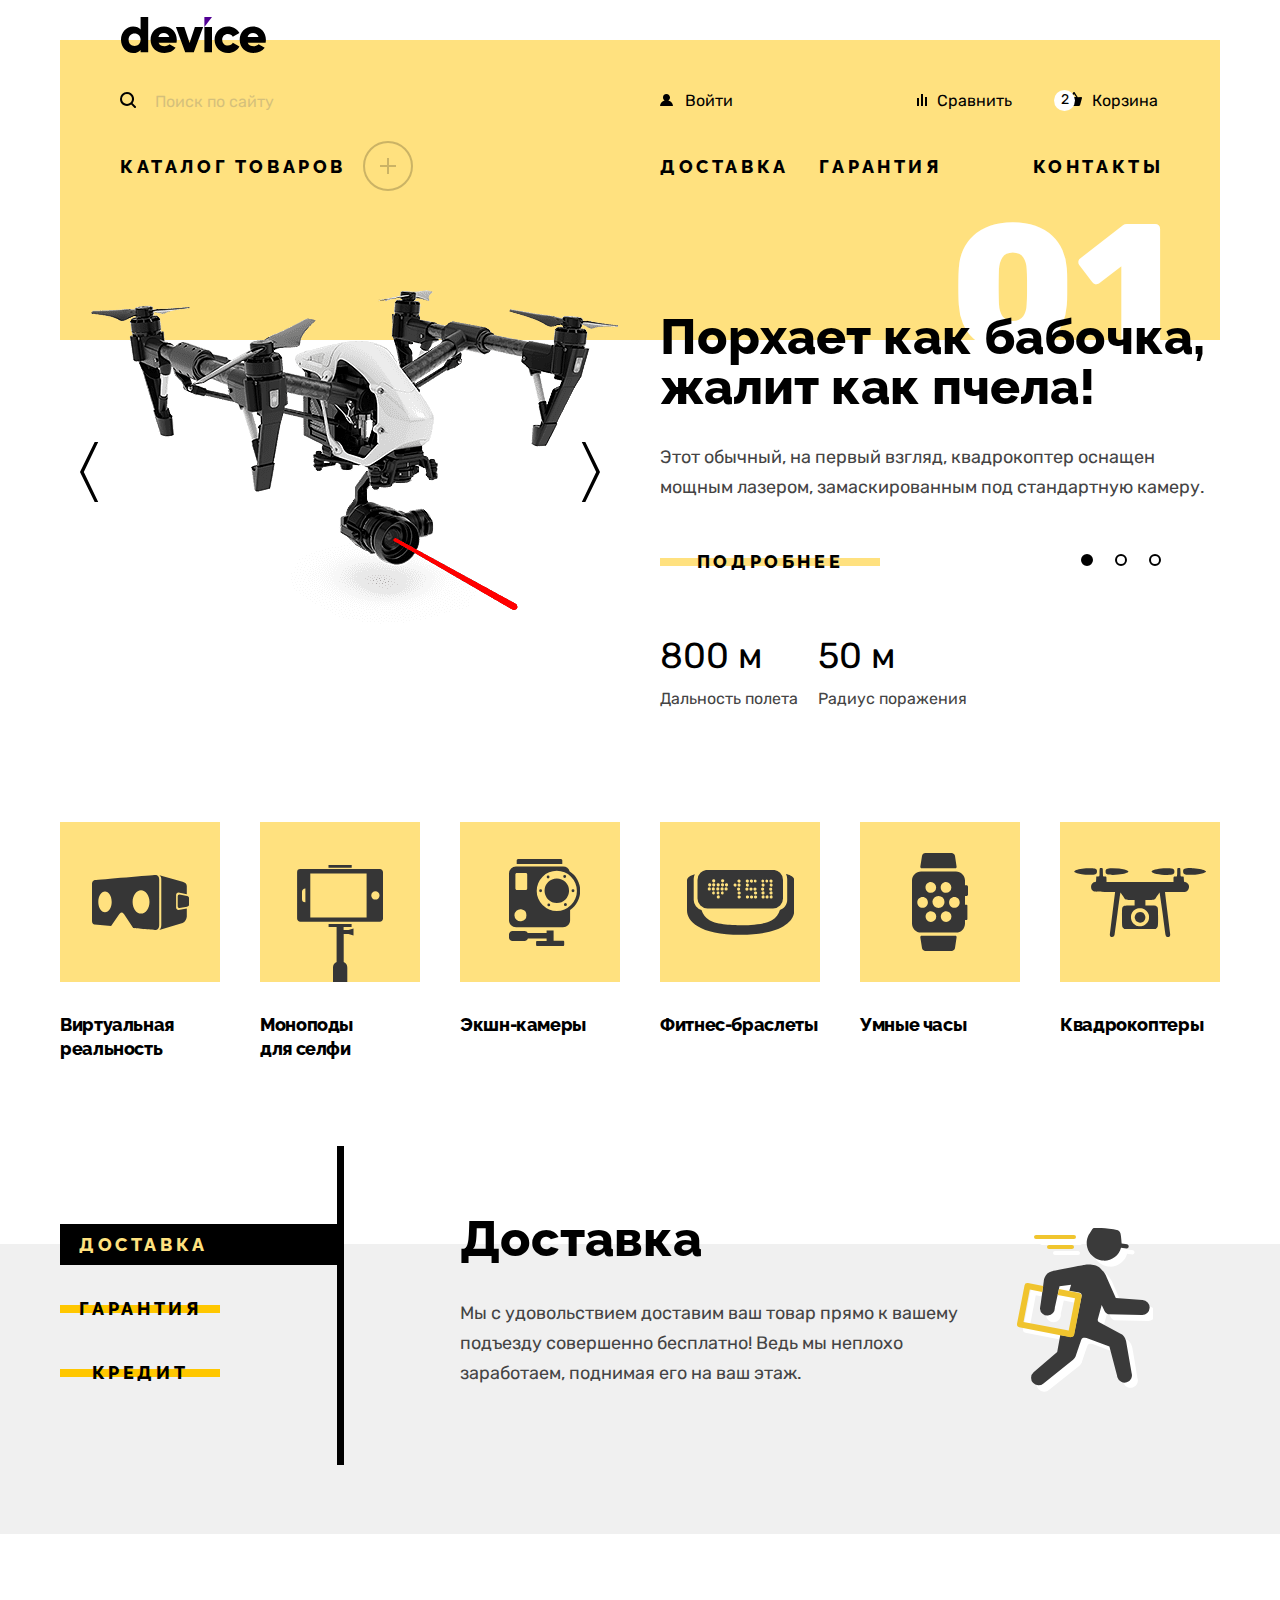
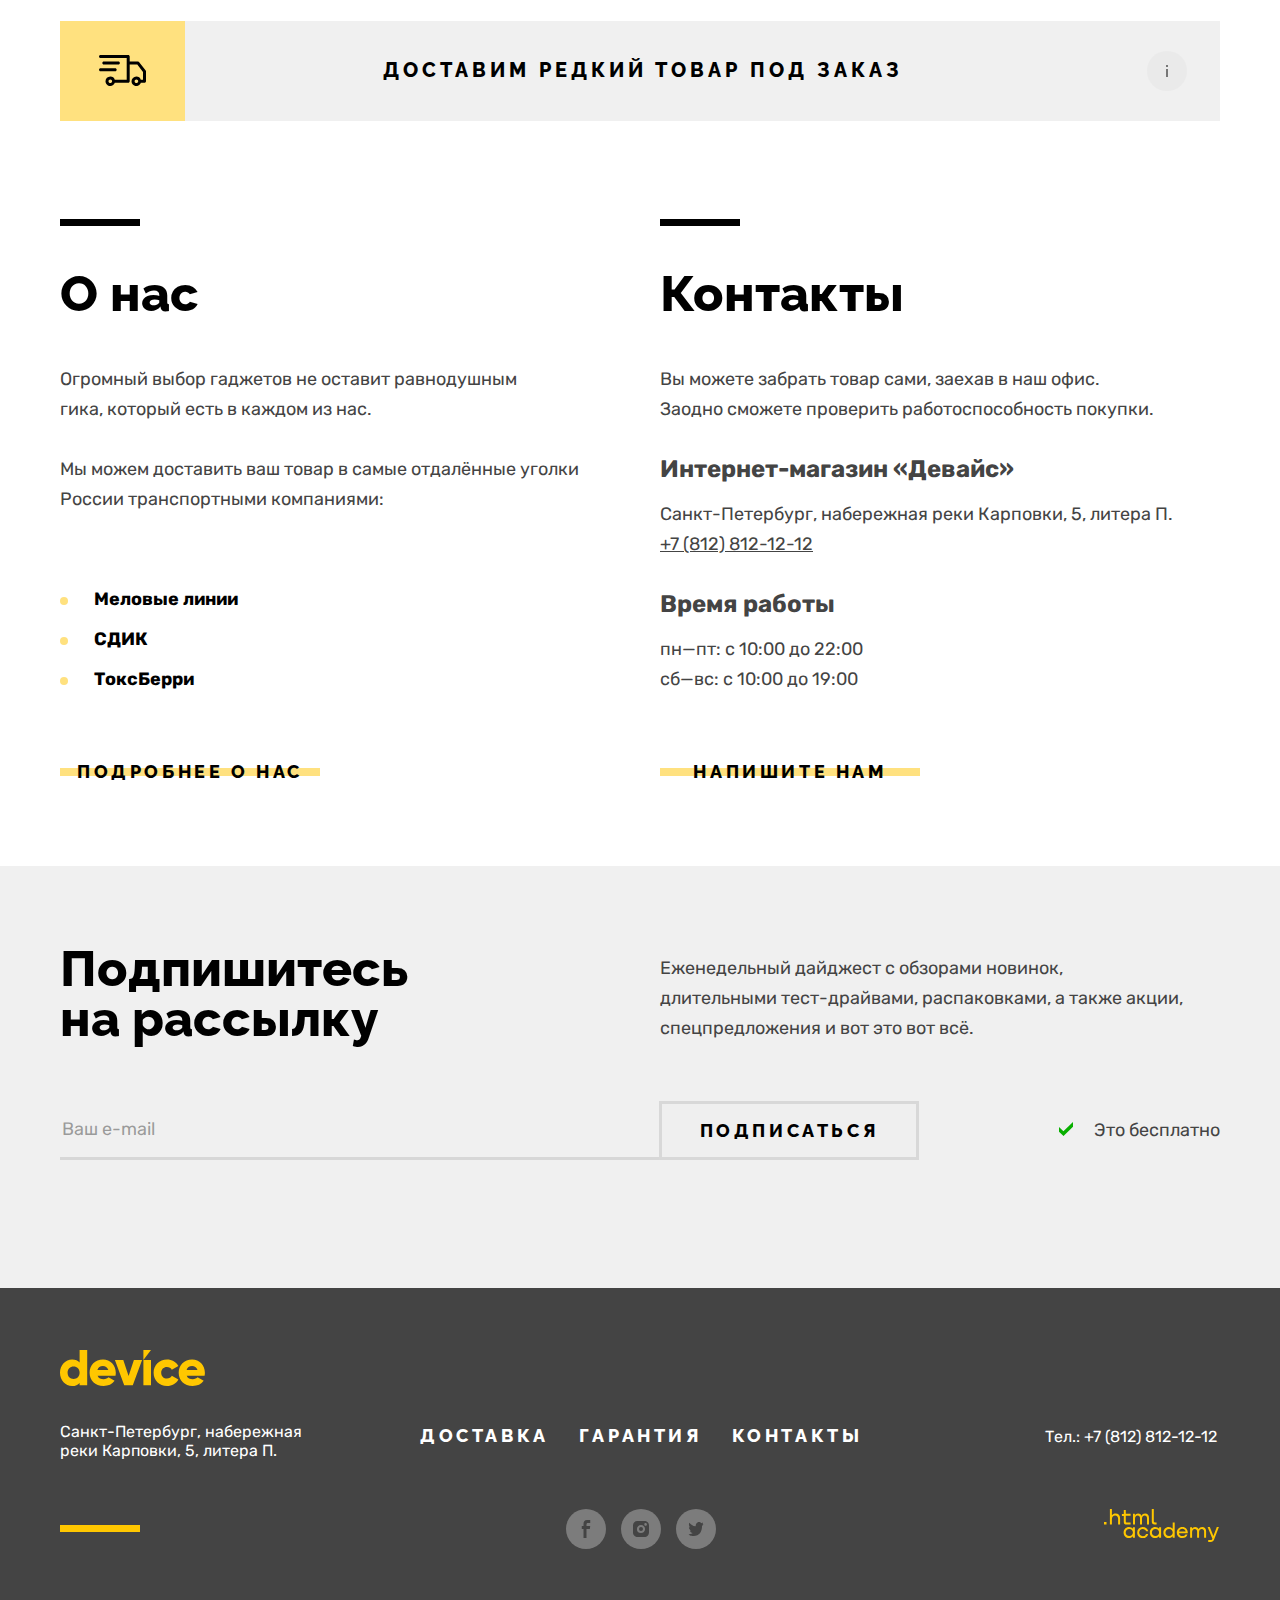
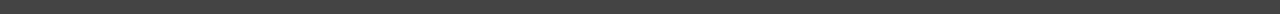
==== commit c18d935a: "Правка замечаний" ====
--- a/index.html
+++ b/index.html
@@ -5,7 +5,8 @@
   <meta name="description" content="Сайт, созданный учеником 1 курса HTML Academy. Девайс">
   <meta name="keywords"
         content="интернет-магазин гаджетов, дроны, квадрокоптеры, селфи-палка, фитнес-браслет, умные часы, СПб ,Питер, Санкт-Петербург">
-  <link rel="icon" type="image/png" sizes="32x32" href="favicon-32x32.png">
+  <link rel="icon" href="favicon.ico">
+  <link rel="icon" type="image/png" sizes="32x32" href="images/favicon-32x32.png">
   <meta name="viewport" content="width=device-width, initial-scale=1.0">
   <title>HTML Academy: Девайс</title>
   <link rel="stylesheet" href="style/style.css">
@@ -77,11 +78,10 @@
     </div>
   </div>
 
-  <div class="header-catalog">
+  <nav class="header-catalog">
     <ul class="catalog-outer reset-list">
       <li class="catalog-outer__item">
         <a class="catalog-outer__link link link--bold" href="#">Каталог товаров</a>
-        <!-- чтобы открыть каталог необходимо убрать класс absolutely-hidden-->
         <ul class="header-catalog__list container reset-list absolutely-hidden">
           <li class="header-catalog__item" >
             <a class="header-catalog__link link" href="#">Виртуальная реальность</a>
@@ -104,7 +104,7 @@
         </ul>
       </li>
     </ul>
-  </div>
+  </nav>
   <div class="header-vendor">
     <ul class="vendor-list reset-list">
       <li class="vendor-list__item">
@@ -363,14 +363,13 @@
           </li>
           <li class="popup-form_item popup-form_item--product">
             <label class="popup-form__label popup-form__label--product" for="person-form__product">Что нужно привезти:</label>
-            <input class="popup-form__input popup-form__input--product" type="tel" name="person-email" id="person-form__product"
+            <input class="popup-form__input popup-form__input--product" type="tel" name="person-product" id="person-form__product"
                    placeholder="В свободной форме" required>
           </li>
           <li class="popup-form_item popup-form_item--product-count">
-
             <label class="popup-form__label popup-form__label--product-count" for="person-form__product-count">Количество:</label>
             <input class="popup-form__input popup-form__input--product-count popup-form__input--active" type="number" min="1"
-                   step="1" name="person-email" id="person-form__product-count"
+                   step="1" name="product-count" id="person-form__product-count"
                    value="1" required>
             <button class="input-control__button input-control__button--minus" type="button"></button>
             <button class="input-control__button input-control__button--plus" type="button"></button>
--- a/style/style.css
+++ b/style/style.css
@@ -144,7 +144,7 @@
 
 .page,
 .page-catalog {
-  min-width: 1440px;
+  min-width: 1200px;
   margin: 0;
   padding: 40px 0 0 0;
   font-family: Raleway, "Verdana", sans-serif;;
@@ -174,8 +174,8 @@
 
 .header-logo {
   position: absolute;
-  top: -22px;
-  left: 60px;
+  top: -23px;
+  left: 61px;
 }
 
 .header-logo__link {
@@ -916,6 +916,7 @@
 
 .features-table {
   display: flex;
+  flex-wrap: wrap;
   padding: 23px 0;
   box-sizing: border-box;
 }
@@ -1155,14 +1156,16 @@
 
 /*---rare-item---*/
 .rare-item {
+  position: relative;
   padding: 50px 0;
   background: #f0f0f0;
   background-clip: content-box;
 }
 
 .rare-item__link {
-  display: flex;
-  padding: 0 33px 0 0;
+  display: grid;
+  grid-template-columns: 125px auto 120px;
+  column-gap: 20px;
   align-items: center;
   font-size: 20px;
   line-height: 127%;
@@ -1173,12 +1176,11 @@
 }
 
 .rare-item__link::before {
-  display: inline-block;
+  display: block;
+  box-sizing: border-box;
   width: 125px;
   height: 100px;
-  margin-right: 195px;
   vertical-align: center;
-  flex-shrink: 1;
   content: "";
   background: url("../images/svg/main/rare-delivery.svg") 50% 50% no-repeat,
               #ffe17f;
@@ -1186,12 +1188,15 @@
 }
 
 .rare-item__link::after {
-  display: inline-block;
+  position: absolute;
+  top: 80px;
+  right: 33px;
+  display: block;
+  box-sizing: border-box;
   width: 40px;
   height: 40px;
-  margin-left: auto;
+  justify-self: center;
   vertical-align: center;
-  flex-shrink: 1;
   content: "";
   background: url("../images/svg/main/rare-info.svg") 50% 50% no-repeat,
   rgba(220, 220, 220, 0.5);
@@ -1714,7 +1719,7 @@
 /*---footer---*/
 .page-footer {
   box-sizing: border-box;
-  padding: 65px 0 61px 0;
+  padding: 62px 0 61px 0;
   font-family: "Rubik", "Verdana", sans-serif;
   font-weight: normal;
   font-size: 16px;
@@ -1925,6 +1930,7 @@
 
 .breadcrumbs__list {
   display: flex;
+  flex-wrap: wrap;
   transform: translateX(-12px);
 }
 
@@ -1971,7 +1977,7 @@
   height: 7px;
   transform: translate(-100%, -50%);
   content: "";
-  background-image: url("../images/svg/catalog/breascrumbs-arrow 1.svg");
+  background-image: url("../images/svg/catalog/breascrumbs-arrow.svg");
 }
 
 /*---catalog-tiles---*/
@@ -2068,6 +2074,8 @@
 
 .range-bar {
   position: absolute;
+  left: 0;
+  width: 119px;
   height: 3px;
   display: flex;
   justify-content: space-between;
@@ -2124,6 +2132,16 @@
   font-size: 15px;
   line-height: 18px;
   color: rgba(0, 0, 0, 0.3);
+}
+
+.price-filter__label--min{
+  top: 16px;
+  left: -5px;
+}
+
+.price-filter__label--max{
+  top: 16px;
+  left: 91px;
 }
 
 .price-filter__input {
